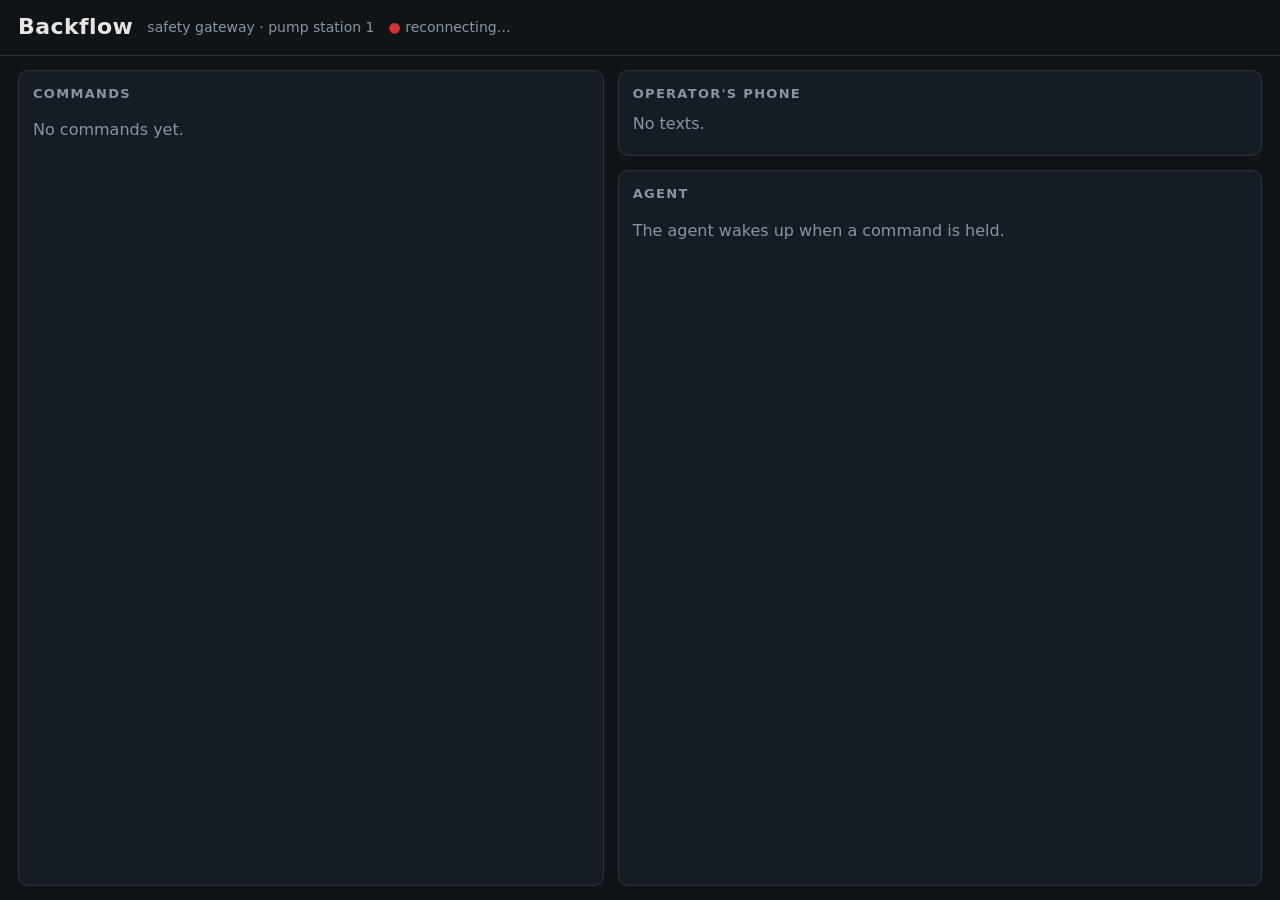
==== dashboard/index.html @ edac08e9 "Step 22: dashboard with operator phone panel and live agent activity" ====
<!doctype html>
<html lang="en">
<head>
<meta charset="utf-8">
<meta name="viewport" content="width=device-width, initial-scale=1">
<title>Backflow gateway</title>
<link rel="stylesheet" href="style.css">
</head>
<body>
<header>
  <h1>Backflow</h1>
  <span class="tag">safety gateway · pump station 1</span>
  <span id="status" class="down">connecting…</span>
  <span class="spacer"></span>
  <span id="who"></span>
</header>
<main>
  <section id="col-feed" aria-label="Commands">
    <h2>Commands</h2>
    <ul id="feed"></ul>
    <p id="empty" class="empty">No commands yet.</p>
  </section>
  <section id="col-plant" aria-label="Plant" hidden></section>
  <section id="col-right">
    <div id="phone" aria-label="Operator phone">
      <h2>Operator's phone</h2>
      <div id="inbox"></div>
      <p id="no-texts" class="empty">No texts.</p>
    </div>
    <div id="agent" aria-label="Agent activity">
      <h2>Agent</h2>
      <ol id="steps"></ol>
      <p id="no-steps" class="empty">The agent wakes up when a command is held.</p>
    </div>
  </section>
</main>
<script src="app.js"></script>
</body>
</html>
---- dashboard/style.css ----
:root { --bg:#0f1419; --panel:#161c23; --fg:#e6e6e6; --muted:#8a949e; --row:#1d252e; --line:#2a333d;
        --allow:#1f9d55; --hold:#d98e04; --deny:#d1342f; --accent:#4aa3ff; }
* { box-sizing: border-box; }
html, body { height:100%; }
body { margin:0; background:var(--bg); color:var(--fg); display:flex; flex-direction:column;
       font:16px/1.4 system-ui, -apple-system, "Segoe UI", sans-serif; }
header { display:flex; align-items:center; gap:14px; padding:12px 18px; border-bottom:1px solid var(--line); }
h1 { margin:0; font-size:22px; letter-spacing:.02em; }
h2 { margin:0 0 10px; font-size:13px; text-transform:uppercase; letter-spacing:.1em; color:var(--muted); }
.tag, #status, #who { font-size:14px; color:var(--muted); }
.spacer { flex:1; }
#status.live::before { content:"● "; color:var(--allow); }
#status.down::before { content:"● "; color:var(--deny); }
main { flex:1; min-height:0; display:grid; gap:14px; padding:14px 18px;
       grid-template-columns:minmax(300px,1fr) minmax(340px,1.1fr); }
main.three { grid-template-columns:minmax(280px,.9fr) minmax(360px,1.2fr) minmax(320px,1fr); }
main > section { min-height:0; overflow:auto; background:var(--panel); border:1px solid var(--line);
                 border-radius:10px; padding:14px; }
#col-right { display:flex; flex-direction:column; gap:14px; background:none; border:0; padding:0; overflow:visible; }
#col-right > div { background:var(--panel); border:1px solid var(--line); border-radius:10px; padding:14px; }
#agent { flex:1; min-height:0; overflow:auto; }
#phone { max-height:46%; overflow:auto; }
.empty { color:var(--muted); margin:6px 0; }
button { font:inherit; font-weight:700; border:0; border-radius:8px; padding:10px 18px; cursor:pointer; color:#fff; }
button:disabled { opacity:.5; cursor:default; }
button.ghost { background:none; color:var(--muted); border:1px solid var(--line); font-weight:500; padding:5px 10px; font-size:13px; }

/* command feed */
#feed { list-style:none; margin:0; padding:0; display:grid; gap:8px; }
.ev { display:grid; grid-template-columns:96px 1fr; gap:2px 12px; align-items:center;
      background:var(--row); border-radius:8px; padding:10px 12px; cursor:pointer; border:2px solid transparent; }
.ev.sel { border-color:var(--accent); }
.ev.new { animation: flash 1.2s ease-out; }
@keyframes flash { from { background:#3a4857; } }
.badge { grid-row:span 3; text-align:center; font-weight:800; font-size:19px; letter-spacing:.04em;
         padding:12px 0; border-radius:6px; color:#fff; }
.ALLOW { background:var(--allow); } .HOLD { background:var(--hold); } .DENY { background:var(--deny); }
.what { font-size:18px; font-weight:600; overflow-wrap:anywhere; }
.what .val { font-family: ui-monospace, Menlo, monospace; }
.reason { color:#c9d1d9; overflow-wrap:anywhere; }
.meta { color:var(--muted); font-size:13px; }

/* phone */
.sms { background:#22303c; border-radius:14px 14px 14px 4px; padding:12px 14px; margin-bottom:10px; }
.sms p { margin:0 0 8px; font-size:17px; overflow-wrap:anywhere; }
.sms .meta { display:flex; gap:10px; align-items:center; flex-wrap:wrap; }
.sms .actions { display:flex; gap:10px; margin-top:10px; }
.sms .actions button { flex:1; font-size:18px; }
.btn-block { background:var(--deny); } .btn-allow { background:var(--allow); }
.sms .answer { font-weight:700; margin-top:6px; }
.sms .err { color:#ff8b85; font-size:14px; margin-top:6px; }

/* agent steps */
#steps { list-style:none; margin:0; padding:0; display:grid; gap:6px; }
.step { display:grid; grid-template-columns:78px 1fr; gap:10px; align-items:start; font-size:15px; }
.step .k { font-size:11px; text-transform:uppercase; letter-spacing:.06em; text-align:center; border-radius:4px;
           padding:3px 0; margin-top:2px; background:#2a333d; color:#c9d1d9; }
.step .t { overflow-wrap:anywhere; white-space:pre-wrap; }
.step.tool .t, .step.result .t { font-family: ui-monospace, Menlo, monospace; font-size:13px; }
.step.result .t, .step.cost .t, .step.status .t { color:var(--muted); }
.step.result .t { max-height:2.9em; overflow:hidden; }
.step.verdict { background:var(--row); border-left:4px solid var(--accent); border-radius:6px; padding:10px; }
.step.verdict .k { background:var(--accent); color:#04121f; }
.step.text .k, .step.reply .k { background:#22303c; }
.step.action .k, .step.released .k { background:var(--allow); color:#fff; }
.step.refused .k, .step.waiting .k { background:var(--hold); color:#fff; }
.step.head { grid-template-columns:1fr; margin-top:10px; color:var(--muted); font-size:13px;
             border-top:1px solid var(--line); padding-top:8px; }
@media (max-width:900px) { main, main.three { grid-template-columns:1fr; } main > section { overflow:visible; } }
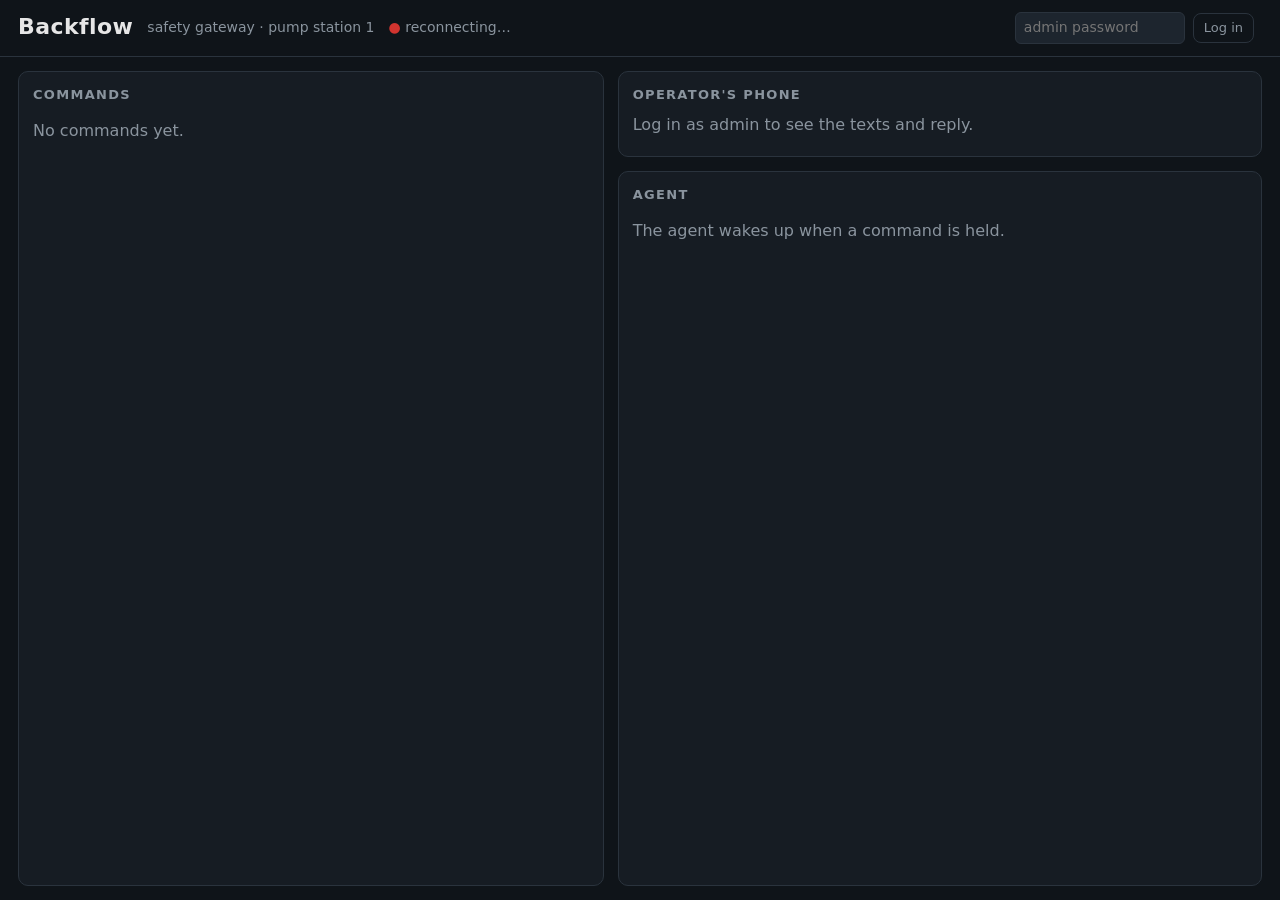
==== commit f2d3102a: "Step 23: admin login with signed cookie, guarded operator routes, strict request schemas" ====
--- a/dashboard/index.html
+++ b/dashboard/index.html
@@ -12,7 +12,14 @@
   <span class="tag">safety gateway · pump station 1</span>
   <span id="status" class="down">connecting…</span>
   <span class="spacer"></span>
-  <span id="who"></span>
+  <form id="login" hidden autocomplete="off">
+    <input id="pw" type="password" placeholder="admin password" aria-label="Admin password" required>
+    <button class="ghost" type="submit">Log in</button>
+    <span id="login-err"></span>
+  </form>
+  <span id="who" hidden>admin</span>
+  <span id="admin-tools" hidden></span>
+  <button id="logout" class="ghost" hidden>Log out</button>
 </header>
 <main>
   <section id="col-feed" aria-label="Commands">
@@ -26,6 +33,7 @@
       <h2>Operator's phone</h2>
       <div id="inbox"></div>
       <p id="no-texts" class="empty">No texts.</p>
+      <p id="need-login" class="empty" hidden>Log in as admin to see the texts and reply.</p>
     </div>
     <div id="agent" aria-label="Agent activity">
       <h2>Agent</h2>
--- a/dashboard/style.css
+++ b/dashboard/style.css
@@ -24,6 +24,11 @@
 button { font:inherit; font-weight:700; border:0; border-radius:8px; padding:10px 18px; cursor:pointer; color:#fff; }
 button:disabled { opacity:.5; cursor:default; }
 button.ghost { background:none; color:var(--muted); border:1px solid var(--line); font-weight:500; padding:5px 10px; font-size:13px; }
+
+#login { display:flex; gap:8px; align-items:center; }
+#login input { font:inherit; font-size:14px; padding:5px 8px; border-radius:6px; border:1px solid var(--line);
+               background:var(--row); color:var(--fg); width:170px; }
+#login-err { color:#ff8b85; font-size:13px; }
 
 /* command feed */
 #feed { list-style:none; margin:0; padding:0; display:grid; gap:8px; }
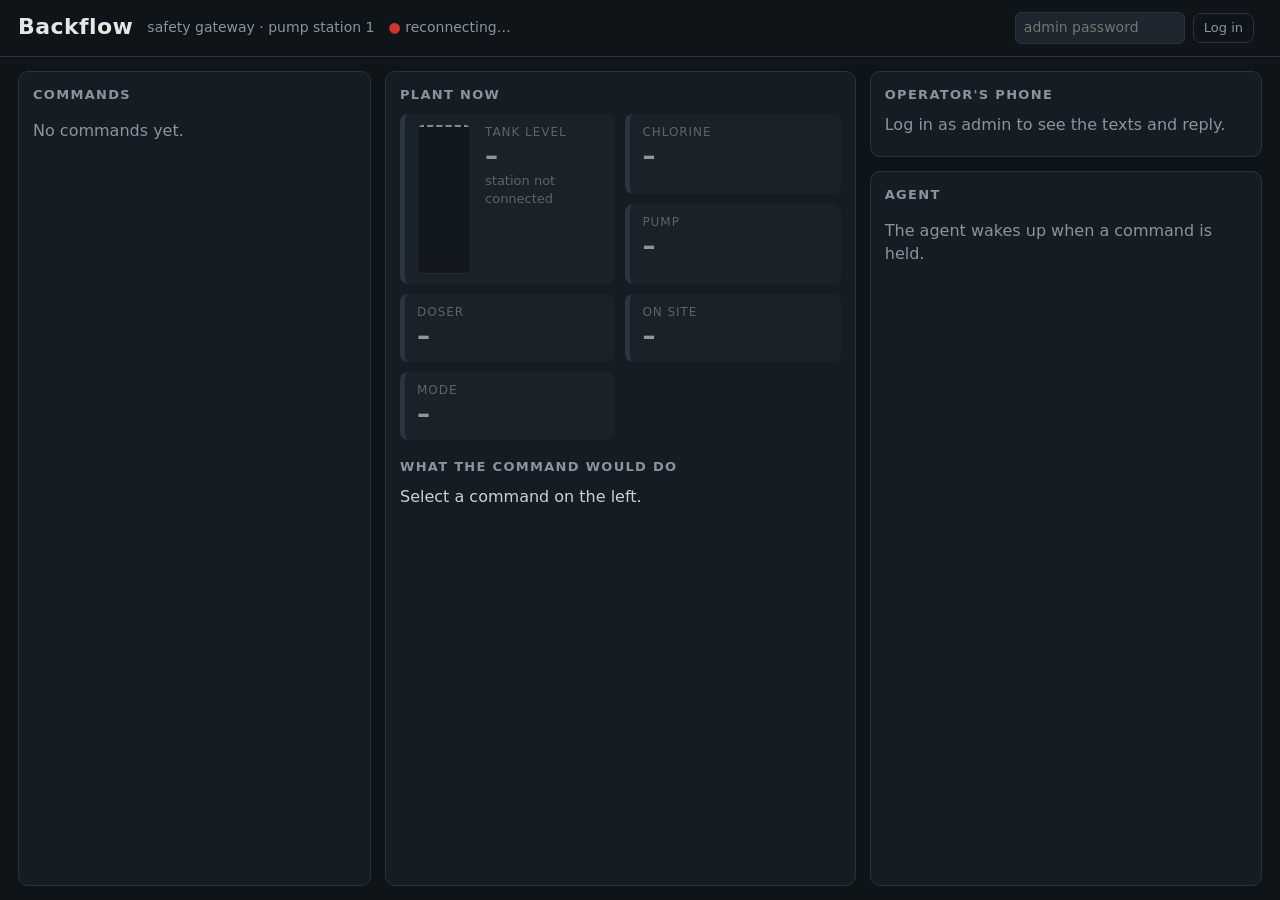
==== commit 0b587882: "Step 24: plant view with live tiles and the predicted curve against the limit line" ====
--- a/dashboard/index.html
+++ b/dashboard/index.html
@@ -43,5 +43,6 @@
   </section>
 </main>
 <script src="app.js"></script>
+<script src="plant.js"></script>
 </body>
 </html>
--- a/dashboard/style.css
+++ b/dashboard/style.css
@@ -1,6 +1,7 @@
 :root { --bg:#0f1419; --panel:#161c23; --fg:#e6e6e6; --muted:#8a949e; --row:#1d252e; --line:#2a333d;
         --allow:#1f9d55; --hold:#d98e04; --deny:#d1342f; --accent:#4aa3ff; }
 * { box-sizing: border-box; }
+[hidden] { display:none !important; }
 html, body { height:100%; }
 body { margin:0; background:var(--bg); color:var(--fg); display:flex; flex-direction:column;
        font:16px/1.4 system-ui, -apple-system, "Segoe UI", sans-serif; }
@@ -72,3 +73,31 @@
 .step.head { grid-template-columns:1fr; margin-top:10px; color:var(--muted); font-size:13px;
              border-top:1px solid var(--line); padding-top:8px; }
 @media (max-width:900px) { main, main.three { grid-template-columns:1fr; } main > section { overflow:visible; } }
+
+/* plant view */
+.tiles { display:grid; grid-template-columns:repeat(2, 1fr); gap:10px; }
+.tile { background:var(--row); border-radius:8px; padding:10px 12px; border-left:5px solid #3a4652; }
+.tile .l { font-size:12px; text-transform:uppercase; letter-spacing:.08em; color:var(--muted); }
+.tile .v { font-size:26px; font-weight:700; line-height:1.2; }
+.tile .s { font-size:13px; color:var(--muted); }
+.tile.on { border-left-color:var(--allow); }
+.tile.warn { border-left-color:var(--deny); }
+.tile.tank { grid-row:span 2; display:flex; gap:14px; align-items:stretch; }
+.tank .bar { position:relative; width:54px; min-height:150px; background:#10161c; border:1px solid var(--line);
+             border-radius:6px; overflow:hidden; flex:none; }
+.tank .fill { position:absolute; left:0; right:0; bottom:0; background:var(--accent); transition:height .8s; }
+.tank .sp { position:absolute; left:0; right:0; height:0; border-top:2px dashed #e6e6e6; opacity:.7; }
+#col-plant.offline .tile { opacity:.6; }
+.chart-title { font-size:18px; font-weight:600; }
+.chart-sub { color:#c9d1d9; margin:2px 0 8px; min-height:1.4em; }
+.chart svg { width:100%; height:auto; display:block; }
+.chart .grid { stroke:#27313b; stroke-width:1; }
+.chart .tick { fill:var(--muted); font-size:13px; }
+.chart .line { fill:none; stroke:var(--accent); stroke-width:2.5; stroke-linejoin:round; }
+.chart .limit { stroke:var(--deny); stroke-width:2; stroke-dasharray:7 5; }
+.chart .limit-label, .chart .cross-label { fill:var(--fg); font-size:14px; font-weight:600; }
+.chart .cross { fill:var(--deny); stroke:var(--panel); stroke-width:2; }
+.chart .hair { stroke:#8a949e; stroke-width:1; }
+.chart .dot { fill:var(--accent); stroke:var(--panel); stroke-width:2; }
+.tip { display:inline-block; background:var(--row); border:1px solid var(--line); border-radius:6px; padding:4px 10px;
+       font-size:14px; font-variant-numeric:tabular-nums; }
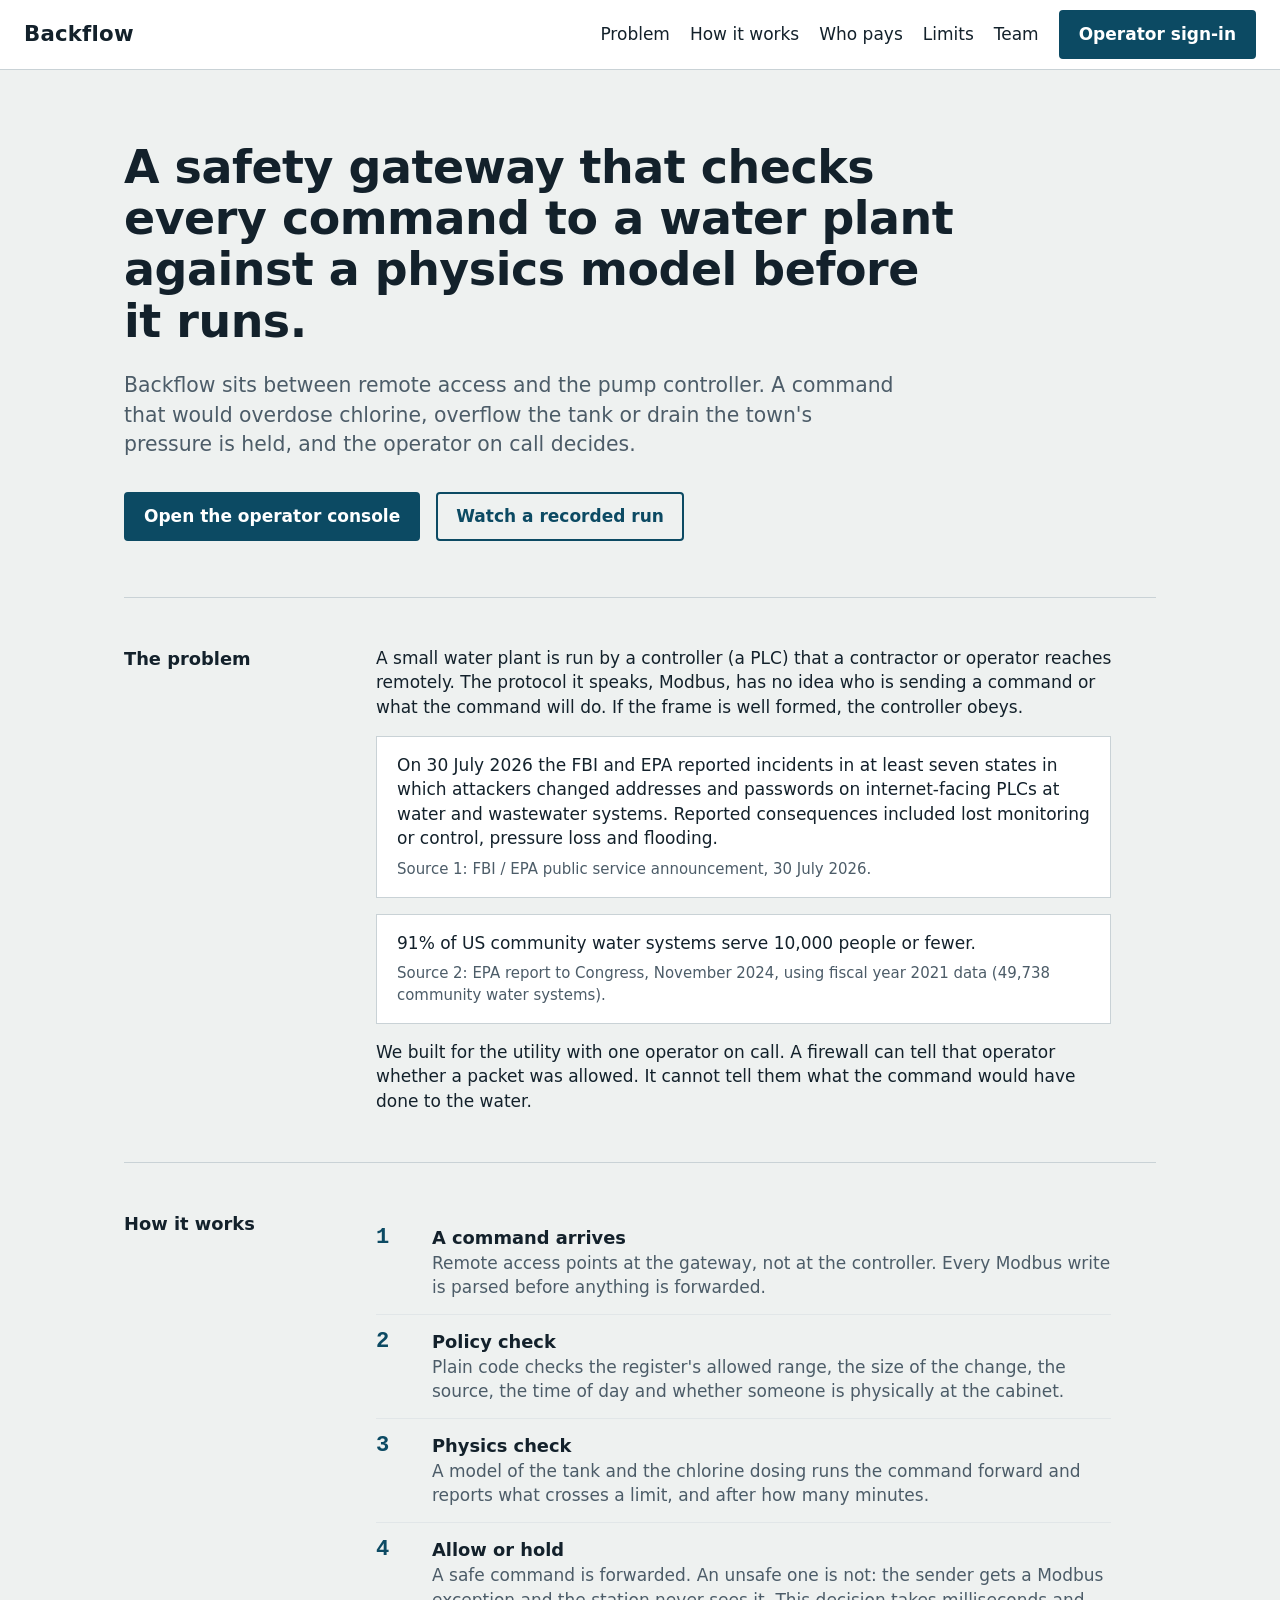
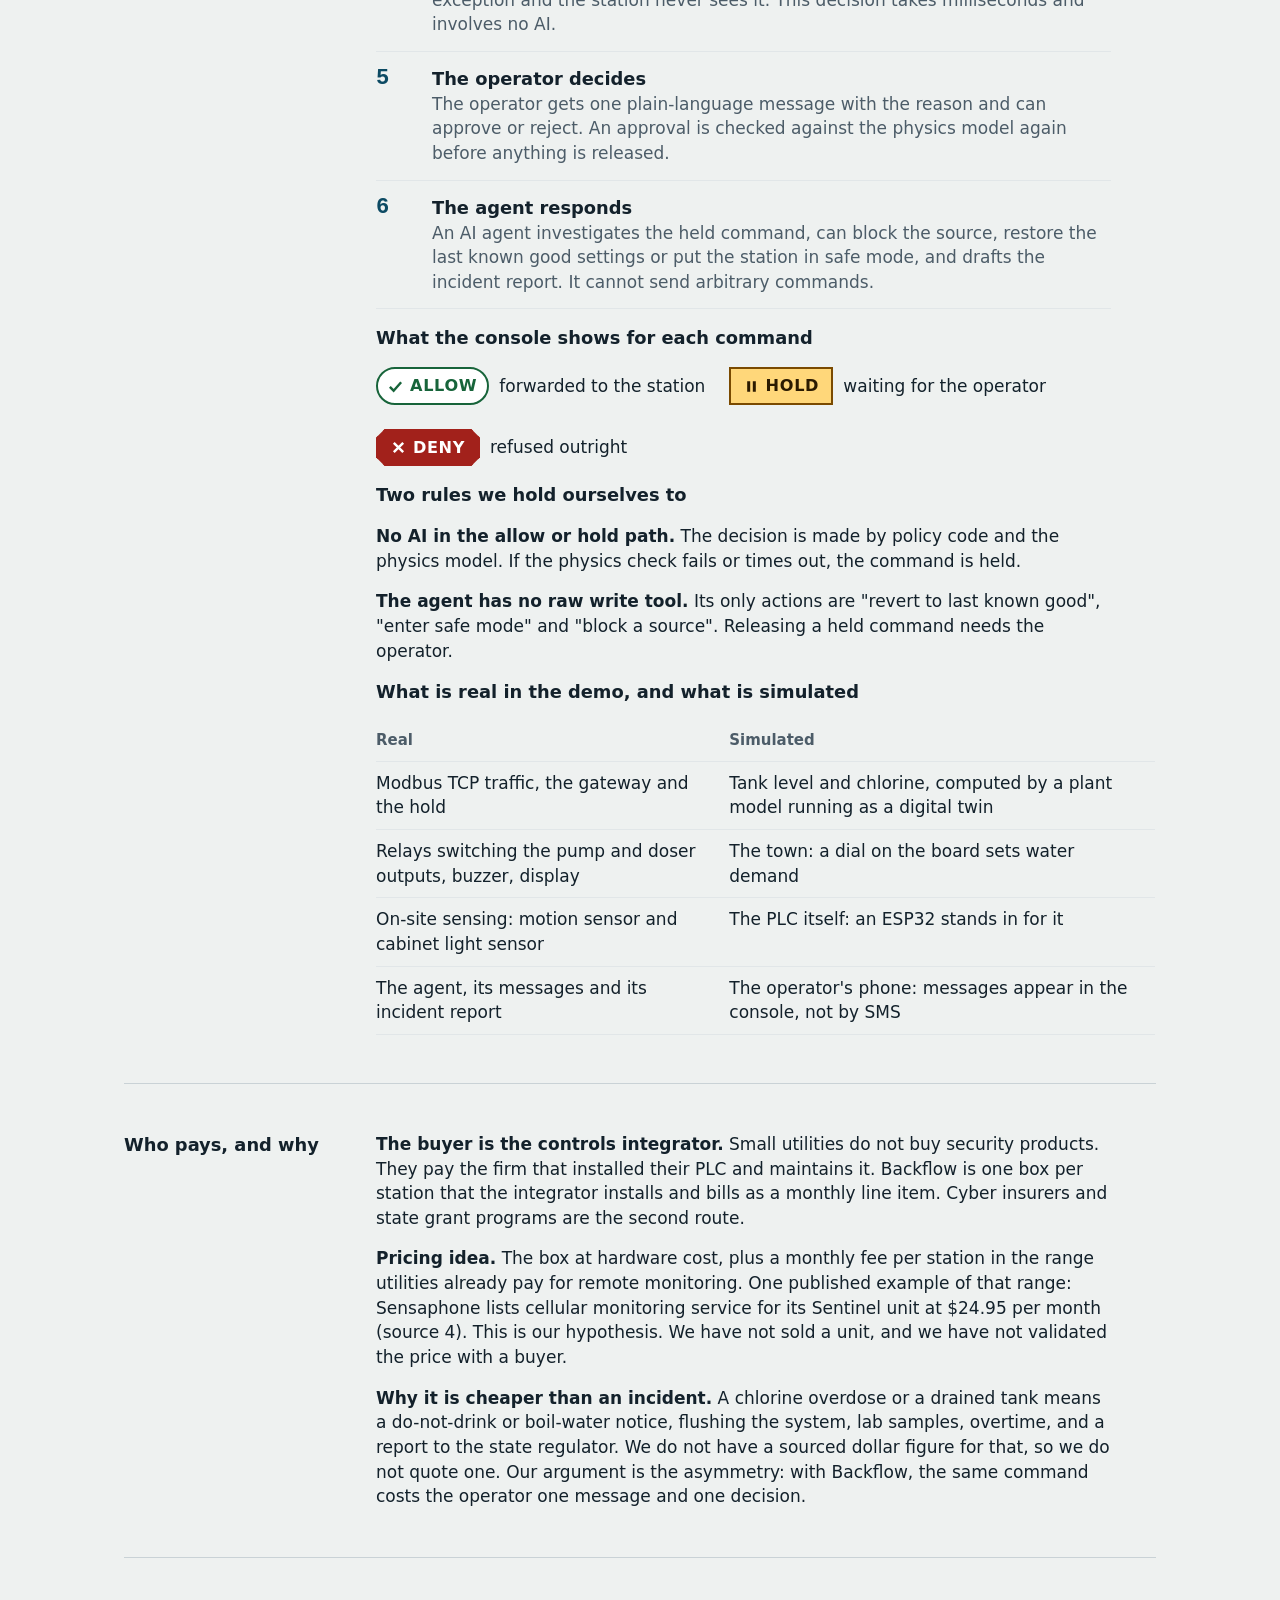
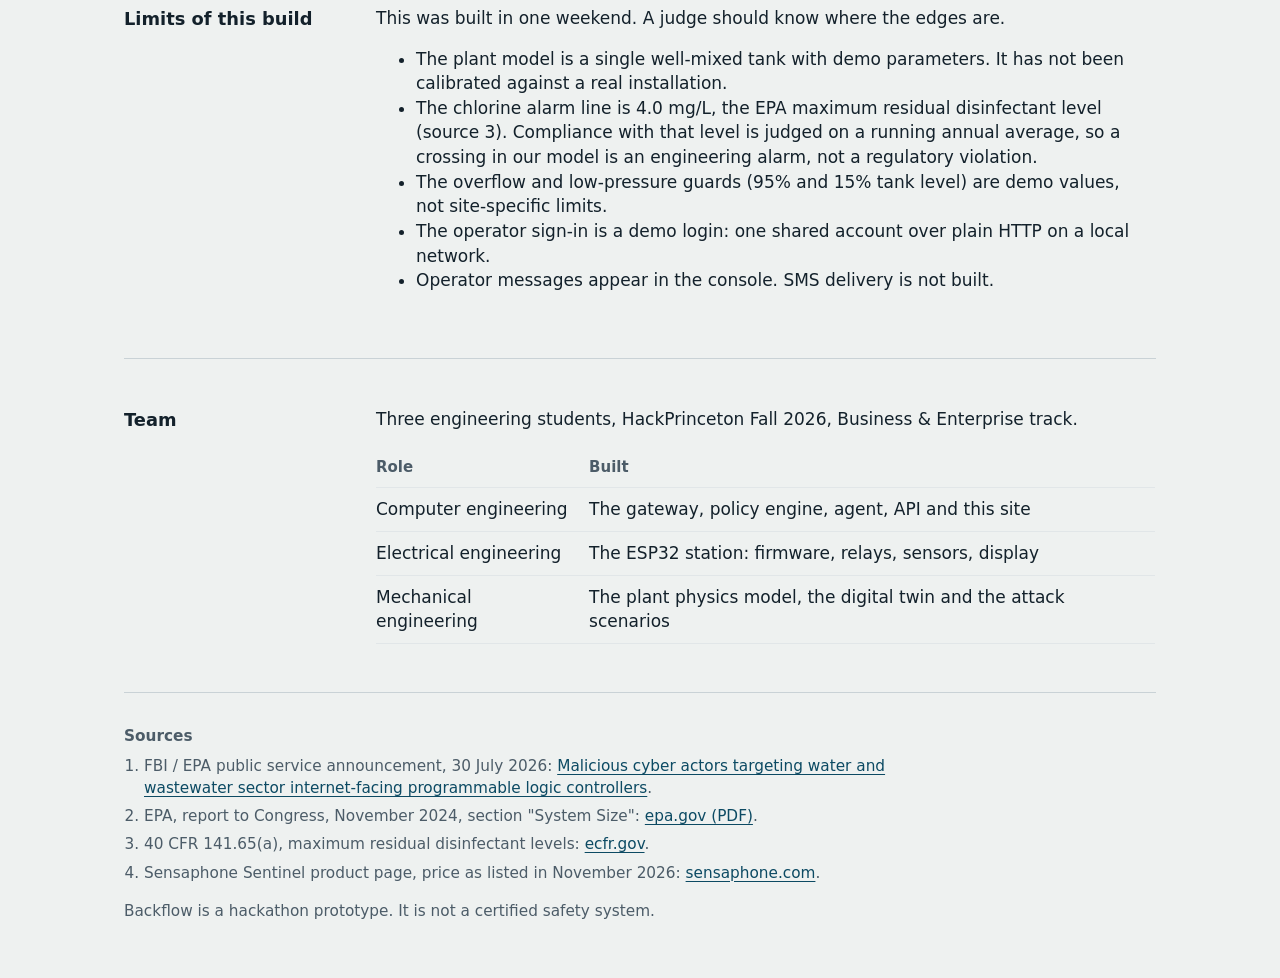
==== commit 0888471f: "Website: landing page, demo sign-in, operator console with live and replay modes, incident report pa" ====
--- a/dashboard/index.html
+++ b/dashboard/index.html
@@ -3,46 +3,126 @@
 <head>
 <meta charset="utf-8">
 <meta name="viewport" content="width=device-width, initial-scale=1">
-<title>Backflow gateway</title>
-<link rel="stylesheet" href="style.css">
+<title>Backflow: a physics check in front of the pump controller</title>
+<link rel="stylesheet" href="site.css?v=3">
 </head>
 <body>
-<header>
-  <h1>Backflow</h1>
-  <span class="tag">safety gateway · pump station 1</span>
-  <span id="status" class="down">connecting…</span>
-  <span class="spacer"></span>
-  <form id="login" hidden autocomplete="off">
-    <input id="pw" type="password" placeholder="admin password" aria-label="Admin password" required>
-    <button class="ghost" type="submit">Log in</button>
-    <span id="login-err"></span>
-  </form>
-  <span id="who" hidden>admin</span>
-  <span id="admin-tools" hidden></span>
-  <button id="logout" class="ghost" hidden>Log out</button>
+<header class="bar">
+  <a class="name" href="index.html">Backflow</a>
+  <span class="grow"></span>
+  <nav>
+    <a href="#problem">Problem</a>
+    <a href="#how">How it works</a>
+    <a href="#business">Who pays</a>
+    <a href="#limits">Limits</a>
+    <a href="#team">Team</a>
+  </nav>
+  <a class="btn" href="login.html">Operator sign-in</a>
 </header>
-<main>
-  <section id="col-feed" aria-label="Commands">
-    <h2>Commands</h2>
-    <ul id="feed"></ul>
-    <p id="empty" class="empty">No commands yet.</p>
-  </section>
-  <section id="col-plant" aria-label="Plant" hidden></section>
-  <section id="col-right">
-    <div id="phone" aria-label="Operator phone">
-      <h2>Operator's phone</h2>
-      <div id="inbox"></div>
-      <p id="no-texts" class="empty">No texts.</p>
-      <p id="need-login" class="empty" hidden>Log in as admin to see the texts and reply.</p>
-    </div>
-    <div id="agent" aria-label="Agent activity">
-      <h2>Agent</h2>
-      <ol id="steps"></ol>
-      <p id="no-steps" class="empty">The agent wakes up when a command is held.</p>
+
+<div class="page">
+  <section class="lead">
+    <h1>A safety gateway that checks every command to a water plant against a physics model before it runs.</h1>
+    <p>Backflow sits between remote access and the pump controller. A command that would overdose chlorine, overflow the tank or drain the town's pressure is held, and the operator on call decides.</p>
+    <div class="actions">
+      <a class="btn" href="login.html">Open the operator console</a>
+      <a class="btn quiet" href="console.html?mode=replay">Watch a recorded run</a>
     </div>
   </section>
-</main>
-<script src="app.js"></script>
-<script src="plant.js"></script>
+
+  <section class="sect" id="problem">
+    <h2>The problem</h2>
+    <div class="body">
+      <p>A small water plant is run by a controller (a PLC) that a contractor or operator reaches remotely. The protocol it speaks, Modbus, has no idea who is sending a command or what the command will do. If the frame is well formed, the controller obeys.</p>
+      <div class="fact">
+        On 30 July 2026 the FBI and EPA reported incidents in at least seven states in which attackers changed addresses and passwords on internet-facing PLCs at water and wastewater systems. Reported consequences included lost monitoring or control, pressure loss and flooding.
+        <cite>Source 1: FBI / EPA public service announcement, 30 July 2026.</cite>
+      </div>
+      <div class="fact">
+        91% of US community water systems serve 10,000 people or fewer.
+        <cite>Source 2: EPA report to Congress, November 2024, using fiscal year 2021 data (49,738 community water systems).</cite>
+      </div>
+      <p>We built for the utility with one operator on call. A firewall can tell that operator whether a packet was allowed. It cannot tell them what the command would have done to the water.</p>
+    </div>
+  </section>
+
+  <section class="sect" id="how">
+    <h2>How it works</h2>
+    <div class="body">
+      <ol class="flow">
+        <li><b>A command arrives</b><span>Remote access points at the gateway, not at the controller. Every Modbus write is parsed before anything is forwarded.</span></li>
+        <li><b>Policy check</b><span>Plain code checks the register's allowed range, the size of the change, the source, the time of day and whether someone is physically at the cabinet.</span></li>
+        <li><b>Physics check</b><span>A model of the tank and the chlorine dosing runs the command forward and reports what crosses a limit, and after how many minutes.</span></li>
+        <li><b>Allow or hold</b><span>A safe command is forwarded. An unsafe one is not: the sender gets a Modbus exception and the station never sees it. This decision takes milliseconds and involves no AI.</span></li>
+        <li><b>The operator decides</b><span>The operator gets one plain-language message with the reason and can approve or reject. An approval is checked against the physics model again before anything is released.</span></li>
+        <li><b>The agent responds</b><span>An AI agent investigates the held command, can block the source, restore the last known good settings or put the station in safe mode, and drafts the incident report. It cannot send arbitrary commands.</span></li>
+      </ol>
+      <h3>What the console shows for each command</h3>
+      <div class="legend">
+        <div><span class="badge ALLOW"><svg viewBox="0 0 16 16" aria-hidden="true"><path d="M2 8.5 6 12.5 14 3.5" fill="none" stroke="currentColor" stroke-width="2.6"/></svg>ALLOW</span> forwarded to the station</div>
+        <div><span class="badge HOLD"><svg viewBox="0 0 16 16" aria-hidden="true"><path d="M5 2.5v11M11 2.5v11" fill="none" stroke="currentColor" stroke-width="3.2"/></svg>HOLD</span> waiting for the operator</div>
+        <div><span class="badge DENY"><svg viewBox="0 0 16 16" aria-hidden="true"><path d="M3 3l10 10M13 3 3 13" fill="none" stroke="currentColor" stroke-width="2.6"/></svg>DENY</span> refused outright</div>
+      </div>
+      <h3>Two rules we hold ourselves to</h3>
+      <p><b>No AI in the allow or hold path.</b> The decision is made by policy code and the physics model. If the physics check fails or times out, the command is held.</p>
+      <p><b>The agent has no raw write tool.</b> Its only actions are "revert to last known good", "enter safe mode" and "block a source". Releasing a held command needs the operator.</p>
+      <h3>What is real in the demo, and what is simulated</h3>
+      <table class="plain">
+        <tr><th>Real</th><th>Simulated</th></tr>
+        <tr><td>Modbus TCP traffic, the gateway and the hold</td><td>Tank level and chlorine, computed by a plant model running as a digital twin</td></tr>
+        <tr><td>Relays switching the pump and doser outputs, buzzer, display</td><td>The town: a dial on the board sets water demand</td></tr>
+        <tr><td>On-site sensing: motion sensor and cabinet light sensor</td><td>The PLC itself: an ESP32 stands in for it</td></tr>
+        <tr><td>The agent, its messages and its incident report</td><td>The operator's phone: messages appear in the console, not by SMS</td></tr>
+      </table>
+    </div>
+  </section>
+
+  <section class="sect" id="business">
+    <h2>Who pays, and why</h2>
+    <div class="body">
+      <p><b>The buyer is the controls integrator.</b> Small utilities do not buy security products. They pay the firm that installed their PLC and maintains it. Backflow is one box per station that the integrator installs and bills as a monthly line item. Cyber insurers and state grant programs are the second route.</p>
+      <p><b>Pricing idea.</b> The box at hardware cost, plus a monthly fee per station in the range utilities already pay for remote monitoring. One published example of that range: Sensaphone lists cellular monitoring service for its Sentinel unit at $24.95 per month (source 4). This is our hypothesis. We have not sold a unit, and we have not validated the price with a buyer.</p>
+      <p><b>Why it is cheaper than an incident.</b> A chlorine overdose or a drained tank means a do-not-drink or boil-water notice, flushing the system, lab samples, overtime, and a report to the state regulator. We do not have a sourced dollar figure for that, so we do not quote one. Our argument is the asymmetry: with Backflow, the same command costs the operator one message and one decision.</p>
+    </div>
+  </section>
+
+  <section class="sect" id="limits">
+    <h2>Limits of this build</h2>
+    <div class="body">
+      <p>This was built in one weekend. A judge should know where the edges are.</p>
+      <ul>
+        <li>The plant model is a single well-mixed tank with demo parameters. It has not been calibrated against a real installation.</li>
+        <li>The chlorine alarm line is 4.0 mg/L, the EPA maximum residual disinfectant level (source 3). Compliance with that level is judged on a running annual average, so a crossing in our model is an engineering alarm, not a regulatory violation.</li>
+        <li>The overflow and low-pressure guards (95% and 15% tank level) are demo values, not site-specific limits.</li>
+        <li>The operator sign-in is a demo login: one shared account over plain HTTP on a local network.</li>
+        <li>Operator messages appear in the console. SMS delivery is not built.</li>
+      </ul>
+    </div>
+  </section>
+
+  <section class="sect" id="team">
+    <h2>Team</h2>
+    <div class="body">
+      <p>Three engineering students, HackPrinceton Fall 2026, Business &amp; Enterprise track.</p>
+      <table class="plain">
+        <tr><th>Role</th><th>Built</th></tr>
+        <tr><td>Computer engineering</td><td>The gateway, policy engine, agent, API and this site</td></tr>
+        <tr><td>Electrical engineering</td><td>The ESP32 station: firmware, relays, sensors, display</td></tr>
+        <tr><td>Mechanical engineering</td><td>The plant physics model, the digital twin and the attack scenarios</td></tr>
+      </table>
+    </div>
+  </section>
+
+  <footer class="foot">
+    <b>Sources</b>
+    <ol>
+      <li>FBI / EPA public service announcement, 30 July 2026: <a href="https://www.fbi.gov/investigate/cyber/alerts/2026/malicious-cyber-actors-targeting-water-and-wastewater-sector-internet--facing-programmable-logic-controllers-causing-operational-disruptions">Malicious cyber actors targeting water and wastewater sector internet-facing programmable logic controllers</a>.</li>
+      <li>EPA, report to Congress, November 2024, section "System Size": <a href="https://www.epa.gov/system/files/documents/2025-01/final_508_epa_reporttocongress_11-19-24_0.pdf">epa.gov (PDF)</a>.</li>
+      <li>40 CFR 141.65(a), maximum residual disinfectant levels: <a href="https://www.ecfr.gov/current/title-40/chapter-I/subchapter-D/part-141/subpart-G/section-141.65">ecfr.gov</a>.</li>
+      <li>Sensaphone Sentinel product page, price as listed in November 2026: <a href="https://sensaphone.com/products/sensaphone-sentinel-monitoring-system-with-cellular-modem">sensaphone.com</a>.</li>
+    </ol>
+    <p style="margin-top:16px">Backflow is a hackathon prototype. It is not a certified safety system.</p>
+  </footer>
+</div>
 </body>
 </html>
--- a/dashboard/site.css
+++ b/dashboard/site.css
@@ -0,0 +1,251 @@
+/* Backflow site. One stylesheet, system fonts, nothing loaded from the internet. */
+:root {
+  --bg: #eef1f0; --surface: #ffffff; --sunk: #f6f8f7;
+  --ink: #13212b; --muted: #4c5c68; --line: #c9d2d6; --line-soft: #e1e6e8;
+  --brand: #0c4a63; --brand-ink: #ffffff;
+  --allow: #17643a; --allow-bg: #e7f3ec;
+  --hold: #7a4a00; --hold-bg: #ffd77a;
+  --deny: #a2211b; --deny-bg: #a2211b;
+  --water: #2f7fa3;
+  --sp: 8px;
+  --sans: "Segoe UI Variable Text", "Segoe UI", system-ui, -apple-system, "Helvetica Neue", Arial, sans-serif;
+  --mono: "Cascadia Mono", Consolas, "SF Mono", Menlo, monospace;
+}
+* { box-sizing: border-box; }
+[hidden] { display: none !important; }
+html { font-size: 17px; }
+body { margin: 0; background: var(--bg); color: var(--ink); font: 1rem/1.45 var(--sans); }
+h1, h2, h3, p { margin: 0; }
+a { color: var(--brand); text-underline-offset: 3px; }
+.mono { font-family: var(--mono); font-size: .88em; }
+.num { font-variant-numeric: tabular-nums; }
+.muted { color: var(--muted); }
+
+button, .btn {
+  font: inherit; font-weight: 600; cursor: pointer; text-decoration: none; display: inline-block;
+  padding: 10px 18px; border-radius: 4px; border: 2px solid var(--brand);
+  background: var(--brand); color: var(--brand-ink);
+}
+button:hover, .btn:hover { background: #083a4e; border-color: #083a4e; }
+button:focus-visible, .btn:focus-visible, a:focus-visible, input:focus-visible {
+  outline: 3px solid #f0a000; outline-offset: 2px;
+}
+button:disabled { cursor: not-allowed; background: var(--line-soft); border-color: var(--line); color: var(--muted); }
+.btn.quiet, button.quiet { background: transparent; color: var(--brand); }
+.btn.quiet:hover, button.quiet:hover { background: #dfe9ec; border-color: var(--brand); }
+button.small { padding: 5px 12px; font-size: .88rem; border-width: 1px; }
+
+/* ---------------------------------------------------------------- decision badges
+   Three cues each, so colour is never the only one: symbol, word, and shape/fill.
+   ALLOW = outlined pill + tick. HOLD = solid amber block + pause bars. DENY = solid red, cut corners + cross. */
+.badge {
+  display: inline-flex; align-items: center; justify-content: center; gap: 7px;
+  min-width: 104px; padding: 5px 10px; font-weight: 700; font-size: .95rem; letter-spacing: .04em;
+  border: 2px solid currentColor; white-space: nowrap;
+}
+.badge svg { width: 15px; height: 15px; flex: none; }
+.badge.ALLOW { color: var(--allow); background: var(--surface); border-radius: 999px; }
+.badge.HOLD { color: #2b1a00; background: var(--hold-bg); border-color: var(--hold); border-radius: 0; }
+.badge.DENY { color: #fff; background: var(--deny-bg); border-color: var(--deny-bg);
+  clip-path: polygon(9px 0, calc(100% - 9px) 0, 100% 9px, 100% calc(100% - 9px), calc(100% - 9px) 100%, 9px 100%, 0 calc(100% - 9px), 0 9px); }
+
+/* ---------------------------------------------------------------- shared top bar */
+.bar { display: flex; align-items: center; gap: 20px; padding: 10px 24px; background: var(--surface);
+  border-bottom: 1px solid var(--line); }
+.bar .name { font-weight: 700; font-size: 1.25rem; color: var(--ink); text-decoration: none; letter-spacing: .01em; }
+.bar .where { color: var(--muted); }
+.bar .grow { flex: 1; }
+.bar nav { display: flex; gap: 20px; }
+.bar nav a { color: var(--ink); text-decoration: none; }
+.bar nav a:hover { text-decoration: underline; }
+
+/* ---------------------------------------------------------------- landing page */
+.page { max-width: 1080px; margin: 0 auto; padding: 0 24px; }
+.lead { padding: 72px 0 56px; }
+.lead h1 { font-size: 2.7rem; line-height: 1.12; font-weight: 700; max-width: 26ch; letter-spacing: -.01em; }
+.lead p { margin-top: 24px; font-size: 1.2rem; max-width: 60ch; color: var(--muted); }
+.lead .actions { margin-top: 32px; display: flex; gap: 16px; flex-wrap: wrap; }
+.sect { padding: 48px 0; border-top: 1px solid var(--line); display: grid; grid-template-columns: 220px 1fr; gap: 32px; }
+.sect > h2 { font-size: 1.05rem; font-weight: 700; }
+.sect .body > * + * { margin-top: 16px; }
+.sect .body p, .sect .body li { max-width: 68ch; }
+.sect h3 { font-size: 1.05rem; margin-top: 24px; }
+.fact { background: var(--surface); border: 1px solid var(--line); padding: 16px 20px; max-width: 68ch; }
+.fact cite { display: block; margin-top: 8px; font-style: normal; font-size: .88rem; color: var(--muted); }
+ol.flow { list-style: none; margin: 0; padding: 0; counter-reset: step; max-width: 72ch; }
+ol.flow li { counter-increment: step; display: grid; grid-template-columns: 44px 1fr; gap: 0 12px; padding: 14px 0;
+  border-bottom: 1px solid var(--line-soft); }
+ol.flow li::before { content: counter(step); font: 700 1.3rem var(--mono); color: var(--brand); grid-row: span 2; }
+ol.flow b { font-size: 1.05rem; }
+ol.flow span { color: var(--muted); grid-column: 2; }
+.legend { display: flex; gap: 24px; flex-wrap: wrap; align-items: center; }
+.legend div { display: flex; gap: 10px; align-items: center; }
+table.plain { border-collapse: collapse; width: 100%; max-width: 72ch; }
+table.plain th, table.plain td { text-align: left; padding: 9px 12px 9px 0; border-bottom: 1px solid var(--line-soft); vertical-align: top; }
+table.plain th { font-size: .88rem; color: var(--muted); font-weight: 600; }
+.foot { padding: 32px 0 56px; border-top: 1px solid var(--line); color: var(--muted); font-size: .9rem; }
+.foot ol { padding-left: 20px; margin: 8px 0 0; }
+.foot li { margin-top: 6px; max-width: 80ch; }
+
+/* ---------------------------------------------------------------- login */
+.login-wrap { max-width: 440px; margin: 72px auto; padding: 0 24px; }
+.login-box { background: var(--surface); border: 1px solid var(--line); padding: 32px; }
+.login-box h1 { font-size: 1.5rem; }
+.login-box label { display: block; margin-top: 20px; font-weight: 600; font-size: .92rem; }
+.login-box input { width: 100%; margin-top: 6px; font: inherit; padding: 10px 12px; border: 1px solid #8996a0;
+  border-radius: 4px; background: #fff; color: var(--ink); }
+.login-box input[readonly] { background: var(--sunk); color: var(--muted); }
+.login-box button { margin-top: 24px; width: 100%; }
+.login-box .err { margin-top: 12px; color: var(--deny); font-weight: 600; min-height: 1.4em; }
+.notice { margin-top: 20px; padding: 14px 16px; background: var(--sunk); border: 1px solid var(--line); font-size: .9rem; color: var(--muted); }
+.notice b { color: var(--ink); }
+.notice ul { margin: 6px 0 0; padding-left: 18px; }
+
+/* ---------------------------------------------------------------- console */
+body.console { height: 100vh; display: flex; flex-direction: column; overflow: hidden; }
+.modebar { display: flex; align-items: center; gap: 16px; padding: 7px 24px; font-size: .95rem; }
+.modebar .tag { font-weight: 700; letter-spacing: .08em; padding: 2px 10px; border: 2px solid currentColor; }
+.modebar.live { background: #dcebe2; color: #0f4527; border-bottom: 1px solid #a9c9b6; }
+.modebar.replay { background: #22303a; color: #fff; border-bottom: 4px double #fff;
+  background-image: repeating-linear-gradient(135deg, transparent 0 14px, rgba(255,255,255,.07) 14px 28px); }
+.modebar.down { background: var(--deny-bg); color: #fff; }
+.modebar .grow { flex: 1; }
+.modebar button { padding: 3px 12px; font-size: .88rem; background: transparent; color: inherit; border: 1px solid currentColor; }
+.modebar button:hover { background: rgba(255,255,255,.18); }
+.modebar button[aria-pressed="true"] { background: #fff; color: #22303a; }
+.modebar progress { width: 160px; height: 8px; }
+.modebar a { color: inherit; }
+
+.plant { display: grid; grid-template-columns: 1.45fr repeat(7, 1fr) 1.5fr; gap: 1px; background: var(--line);
+  border-bottom: 1px solid var(--line); }
+.tile { background: var(--surface); padding: 10px 14px; min-width: 0; }
+.tile .l { font-size: .8rem; font-weight: 600; color: var(--muted); text-transform: uppercase; letter-spacing: .06em; }
+.tile .v { font-size: 1.6rem; font-weight: 700; line-height: 1.2; white-space: nowrap; font-variant-numeric: tabular-nums; }
+.tile .v small { font-size: .95rem; font-weight: 600; color: var(--muted); }
+.tile .s { font-size: .8rem; line-height: 1.25; color: var(--muted); }
+.tile .state { display: inline-flex; align-items: center; gap: 7px; font-size: 1.2rem; line-height: 1.6; }
+.tile .state i { width: 12px; height: 12px; border: 2px solid var(--muted); border-radius: 50%; flex: none; }
+.tile.on .state i { background: var(--allow); border-color: var(--allow); }
+.tile.warn { background: #fff0ee; }
+.tile.warn .v { color: var(--deny); }
+.tile.nosensor .v { font-size: 1.15rem; color: var(--muted); font-weight: 600; padding: 7px 0 6px; }
+.tile.tank { display: grid; grid-template-columns: 34px 1fr; gap: 14px; align-items: stretch; }
+.tank .gauge { position: relative; border: 2px solid var(--ink); background: var(--sunk); min-height: 62px; }
+.tank .gauge .fill { position: absolute; left: 0; right: 0; bottom: 0; background: var(--water); }
+.tank .gauge .sp { position: absolute; left: -5px; right: -5px; height: 0; border-top: 2px dashed var(--ink); }
+.plant.stale .tile:not(.health) .v { color: var(--muted); }
+.tile.health.bad { background: var(--deny-bg); color: #fff; }
+.tile.health.bad .l, .tile.health.bad .s { color: #fff; }
+.tile.health.bad .state i { border-color: #fff; background: transparent; border-radius: 0; }
+
+.cols { flex: 1; min-height: 0; display: grid; grid-template-columns: minmax(330px, 1fr) minmax(460px, 1.35fr) minmax(330px, 1fr);
+  gap: 16px; padding: 16px 24px; }
+.panel { background: var(--surface); border: 1px solid var(--line); display: flex; flex-direction: column; min-height: 0; overflow: hidden; }
+.panel > h2 { font-size: .85rem; text-transform: uppercase; letter-spacing: .08em; color: var(--muted);
+  padding: 10px 16px; border-bottom: 1px solid var(--line-soft); display: flex; justify-content: space-between; gap: 12px; }
+.panel > h2 span { text-transform: none; letter-spacing: 0; font-weight: 400; }
+.panel > .scroll { overflow: auto; min-height: 0; flex: 1; }
+.empty { padding: 16px; color: var(--muted); }
+.mid { display: flex; flex-direction: column; gap: 16px; min-height: 0; }
+.mid .panel.held { flex: 0 0 auto; max-height: 48%; }
+.mid .panel.forecast { flex: 1 1 0; }
+
+/* command feed */
+.feed { list-style: none; margin: 0; padding: 0; }
+.ev { display: grid; grid-template-columns: 112px 1fr; gap: 2px 14px; padding: 12px 16px; border-bottom: 1px solid var(--line-soft);
+  cursor: pointer; align-items: start; }
+.ev:hover { background: var(--sunk); }
+.ev.sel { background: #e3edf1; box-shadow: inset 4px 0 0 var(--brand); }
+.ev.fresh { animation: arrive 1.6s ease-out; }
+@keyframes arrive { from { background: #fff3c9; } }
+.ev .badge { grid-row: span 3; margin-top: 2px; }
+.ev .what { font-weight: 600; font-size: 1.05rem; }
+.ev .what .val { font-variant-numeric: tabular-nums; }
+.ev .why { color: var(--ink); }
+.ev.HOLD .why, .ev.DENY .why { font-weight: 600; }
+.ev .meta { font-size: .8rem; color: var(--muted); font-family: var(--mono); }
+
+/* held commands */
+.hold-card { padding: 16px; border-bottom: 1px solid var(--line); }
+.hold-card.open { background: #fffaf0; }
+.hold-card .top { display: flex; gap: 14px; align-items: center; flex-wrap: wrap; }
+.hold-card .what { font-size: 1.2rem; font-weight: 700; }
+.hold-card .id { margin-left: auto; font: .8rem var(--mono); color: var(--muted); }
+.hold-card .physics { margin-top: 8px; font-size: 1.3rem; font-weight: 700; color: var(--deny); line-height: 1.25; }
+.hold-card .also { margin-top: 12px; color: var(--muted); }
+.hold-card .msg { margin-top: 12px; padding: 10px 14px; background: var(--surface); border: 1px solid var(--line); }
+.hold-card .msg .from { font-size: .8rem; font-weight: 600; color: var(--muted); text-transform: uppercase; letter-spacing: .06em; }
+.hold-card .covers { margin-top: 8px; font-size: .92rem; }
+.hold-card .actions { margin-top: 10px; display: flex; gap: 12px; align-items: center; flex-wrap: wrap; }
+.hold-card .actions .note { font-size: .85rem; color: var(--muted); flex: 1 1 200px; }
+button.reject { background: var(--ink); border-color: var(--ink); }
+button.reject:hover { background: #000; border-color: #000; }
+button.approve { background: var(--surface); color: var(--ink); border-color: var(--ink); }
+button.approve:hover { background: var(--sunk); border-color: var(--ink); }
+.hold-card .outcome { margin-top: 10px; font-weight: 600; }
+.hold-card .err { margin-top: 8px; color: var(--deny); font-weight: 600; }
+.hold-card.done { padding: 10px 16px; }
+.hold-card.done .what { font-size: 1rem; font-weight: 600; }
+.hold-card.done .outcome { margin-top: 4px; font-weight: 400; }
+
+/* forecast chart */
+.forecast .head { padding: 8px 16px 0; }
+.forecast > h2 span { font-weight: 600; color: var(--ink); }
+.forecast .title { font-weight: 700; }
+.forecast .sub { color: var(--muted); font-size: .92rem; }
+.chart { flex: 1; min-height: 0; overflow: hidden; padding: 4px 8px 8px; position: relative; }
+.chart svg { width: 100%; height: 100%; display: block; }
+.chart .grid { stroke: var(--line-soft); stroke-width: 1; }
+.chart .axis { stroke: var(--ink); stroke-width: 1; }
+.chart .tick { fill: var(--muted); font: 13px var(--sans); }
+.chart .line { fill: none; stroke: var(--ink); stroke-width: 3; stroke-linejoin: round; }
+.chart .base { fill: none; stroke: #6f7f8a; stroke-width: 2; stroke-dasharray: 3 5; }
+.chart .limit { stroke: var(--deny); stroke-width: 2; stroke-dasharray: 10 5; }
+.chart .over { fill: var(--deny); opacity: .09; }
+.chart .lbl { font: 600 14px var(--sans); fill: var(--ink); }
+.chart .lbl.red { fill: var(--deny); }
+.chart .lbl.grey { fill: #55656f; font-weight: 400; }
+.chart .cross { fill: #fff; stroke: var(--deny); stroke-width: 3; }
+.chart .hair { stroke: var(--muted); stroke-width: 1; }
+.chart .dot { fill: var(--ink); }
+.chart .tip { position: absolute; top: 6px; right: 14px; font-size: .88rem; background: var(--surface); padding: 2px 8px; border: 1px solid var(--line); }
+
+/* agent */
+.steps { list-style: none; margin: 0; padding: 0; }
+.steps .inc { padding: 10px 16px 6px; font-weight: 700; background: var(--sunk); border-bottom: 1px solid var(--line-soft);
+  border-top: 1px solid var(--line-soft); position: sticky; top: 0; }
+.step { display: grid; grid-template-columns: 96px 1fr; gap: 10px; padding: 7px 16px; border-bottom: 1px solid var(--line-soft); }
+.step .k { font-size: .78rem; font-weight: 600; text-transform: uppercase; letter-spacing: .05em; color: var(--muted); padding-top: 3px; }
+.step .t { overflow-wrap: anywhere; white-space: pre-wrap; }
+.step.tool .t, .step.result .t, .step.cost .t, .step.status .t { font: .8rem/1.5 var(--mono); color: var(--muted); white-space: nowrap; overflow: hidden; text-overflow: ellipsis; }
+.step.tool, .step.result, .step.cost, .step.status { padding-top: 4px; padding-bottom: 4px; }
+.step.text .t, .step.action .t, .step.reply .t, .step.released .t, .step.refused .t, .step.report .t { font-weight: 600; }
+.step.action .k, .step.refused .k { color: var(--deny); }
+
+/* overlay when the gateway cannot be reached */
+.overlay { position: fixed; inset: 0; background: rgba(19,33,43,.55); display: grid; place-items: center; z-index: 5; }
+.overlay .box { background: var(--surface); padding: 32px; max-width: 480px; border: 1px solid var(--line); }
+.overlay .box > * + * { margin-top: 14px; }
+
+/* report page */
+.report { max-width: 860px; margin: 32px auto; padding: 40px 48px; background: var(--surface); border: 1px solid var(--line); }
+.report h1 { font-size: 1.6rem; margin-bottom: 8px; }
+.report h2 { font-size: 1.15rem; margin: 28px 0 8px; padding-top: 16px; border-top: 1px solid var(--line-soft); }
+.report h3 { font-size: 1rem; margin: 18px 0 6px; }
+.report p, .report ul, .report ol, .report table, .report pre { margin: 10px 0; }
+.report code { font-family: var(--mono); font-size: .88em; background: var(--sunk); padding: 1px 4px; }
+.report pre { background: var(--sunk); padding: 12px; overflow: auto; font: .85rem var(--mono); }
+.report table { border-collapse: collapse; width: 100%; }
+.report th, .report td { text-align: left; border-bottom: 1px solid var(--line-soft); padding: 6px 10px 6px 0; vertical-align: top; }
+.report-tools { max-width: 860px; margin: 24px auto 0; padding: 0 4px; display: flex; gap: 12px; align-items: center; }
+
+@media (max-width: 1100px) {
+  body.console { height: auto; overflow: auto; }
+  .plant { grid-template-columns: repeat(4, 1fr); }
+  .cols { grid-template-columns: 1fr; }
+  .panel > .scroll { max-height: 70vh; }
+  .sect { grid-template-columns: 1fr; gap: 12px; }
+  .lead h1 { font-size: 2rem; }
+}
+@media (prefers-reduced-motion: reduce) { .ev.fresh { animation: none; } }
+@media print { .bar, .report-tools { display: none; } body { background: #fff; } .report { border: 0; margin: 0; } }
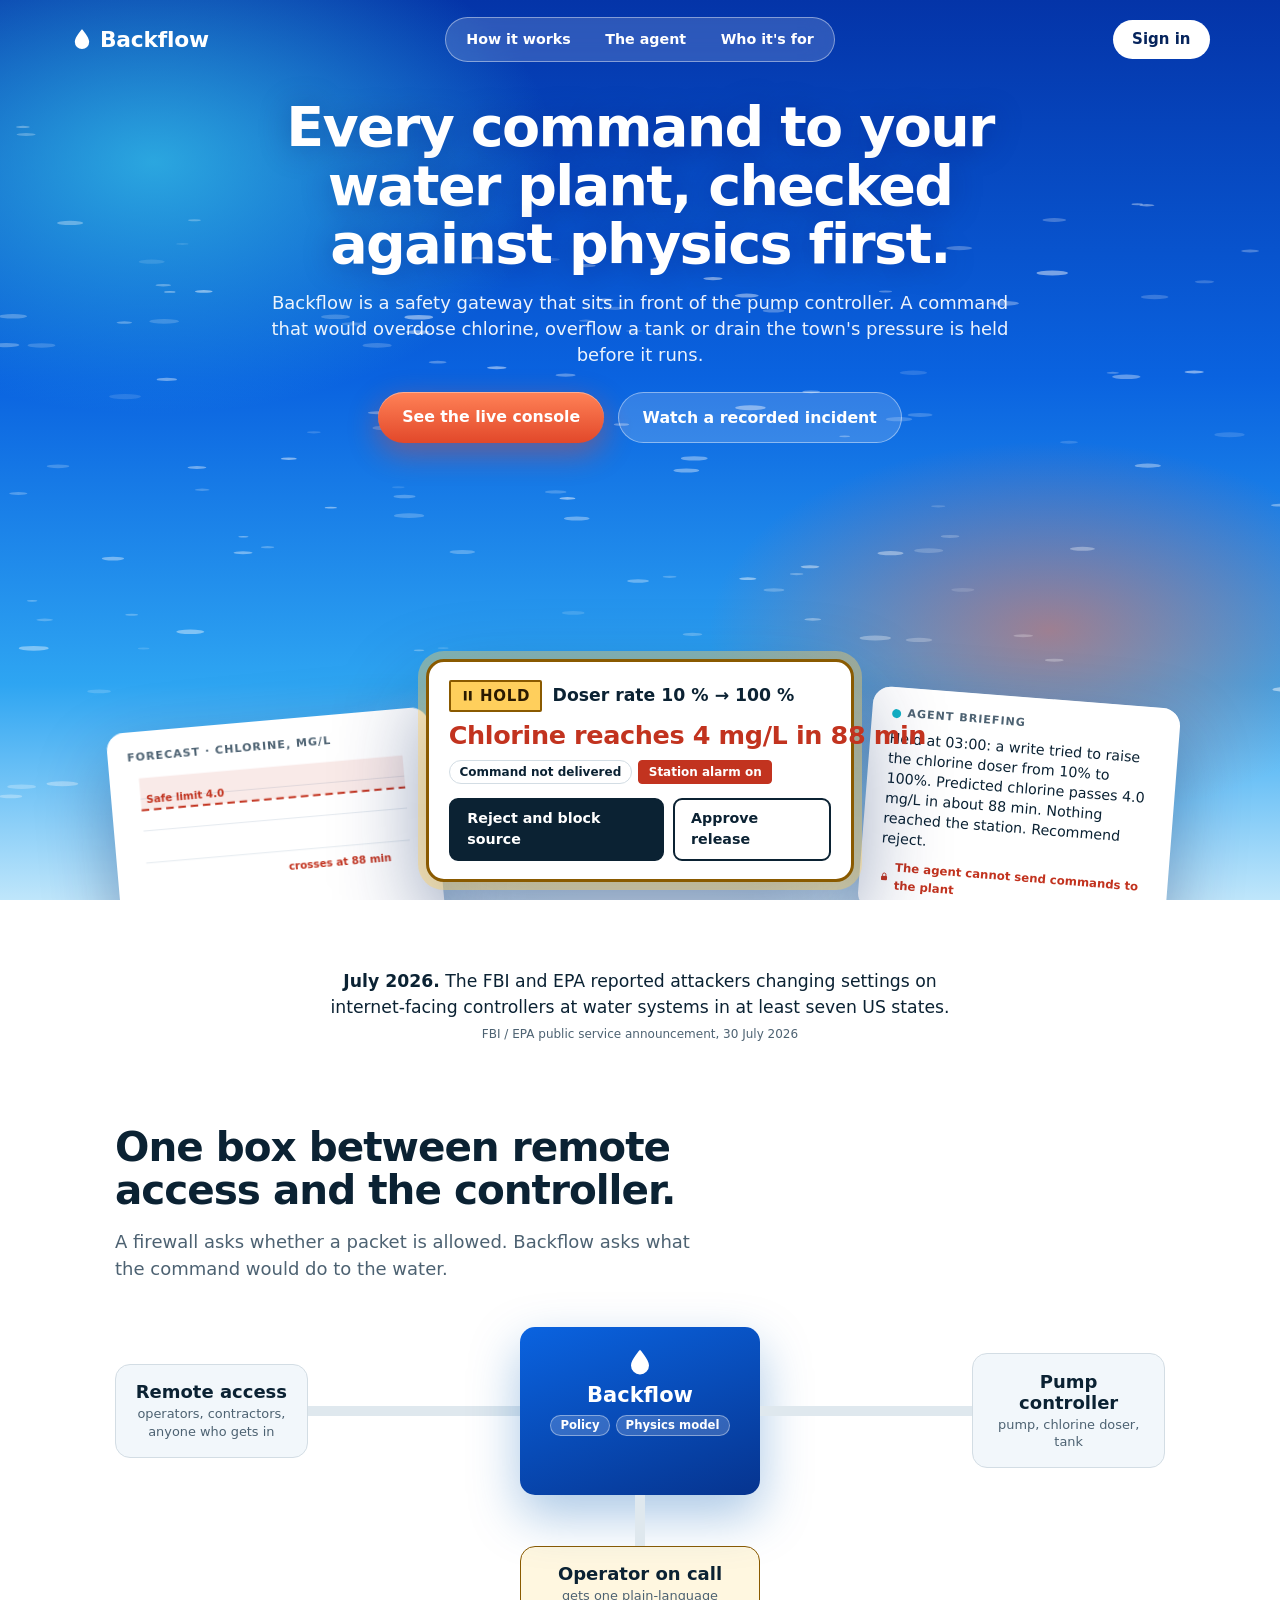
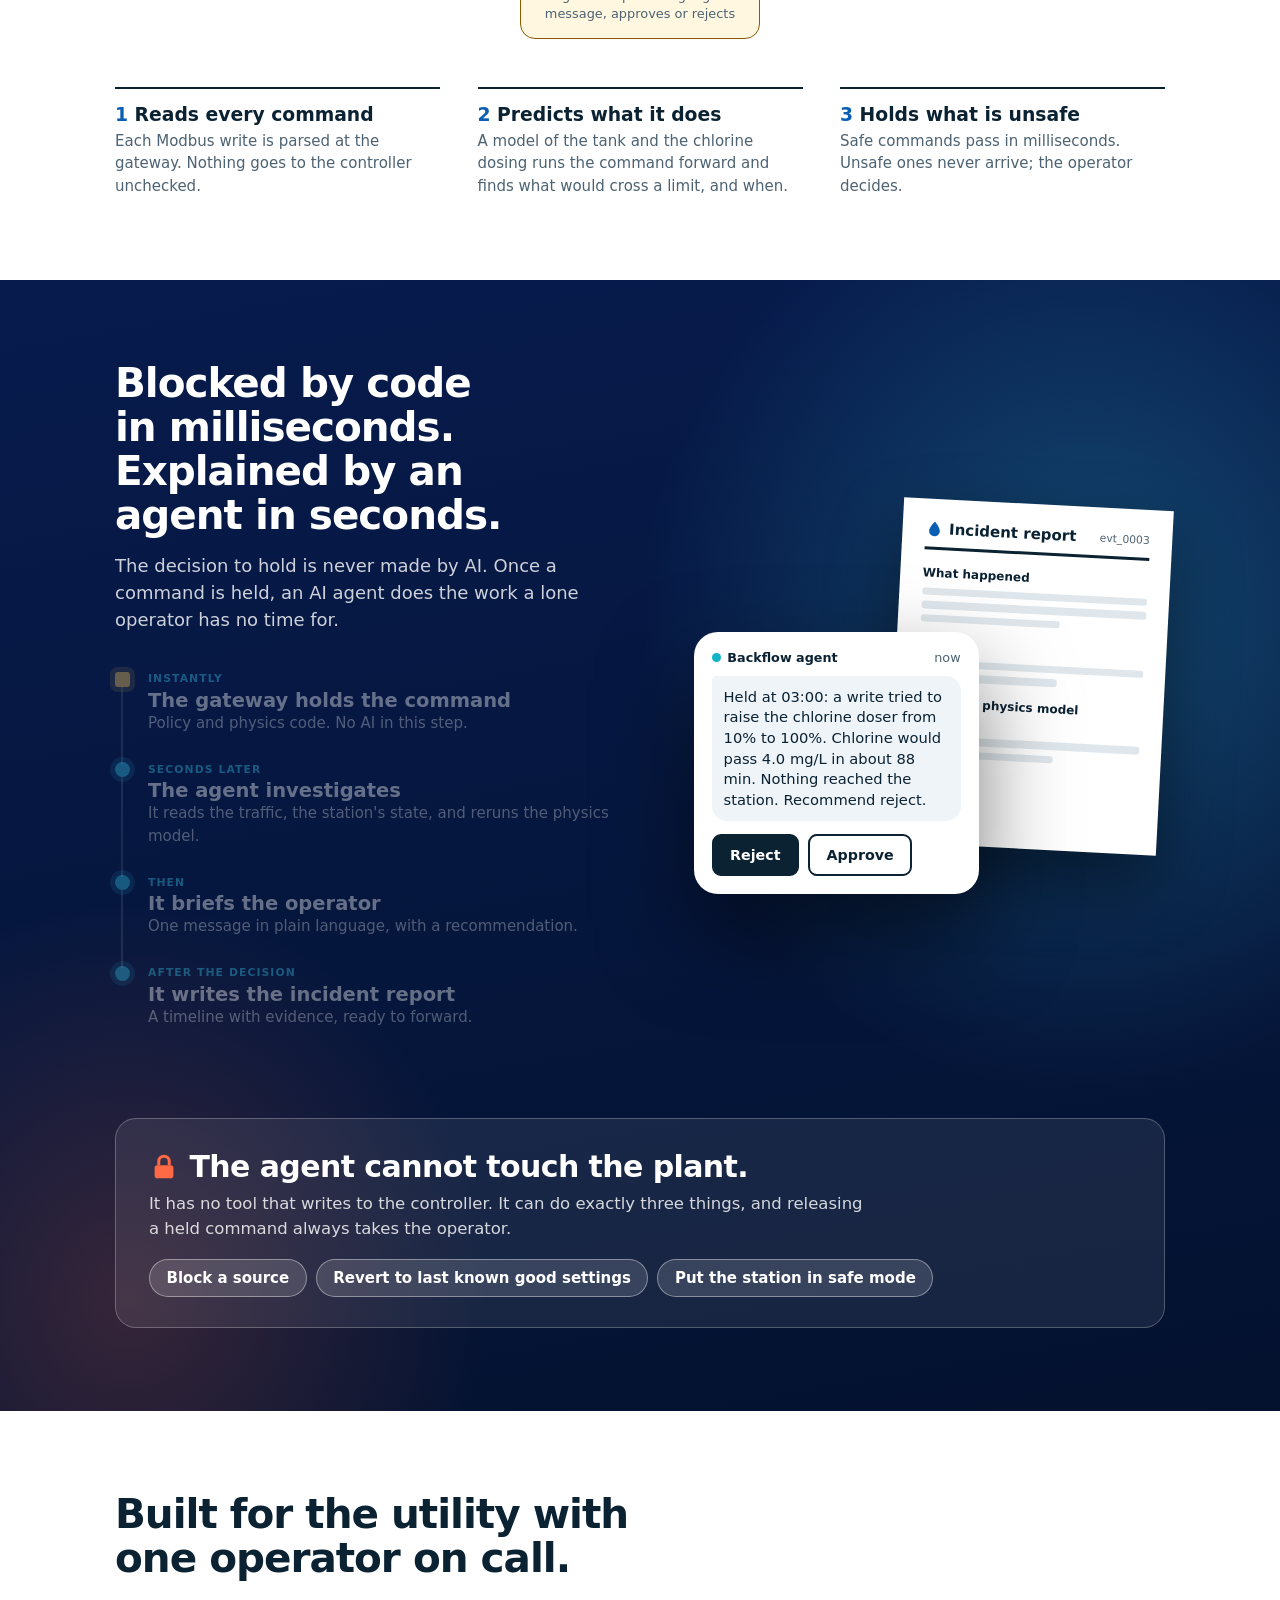
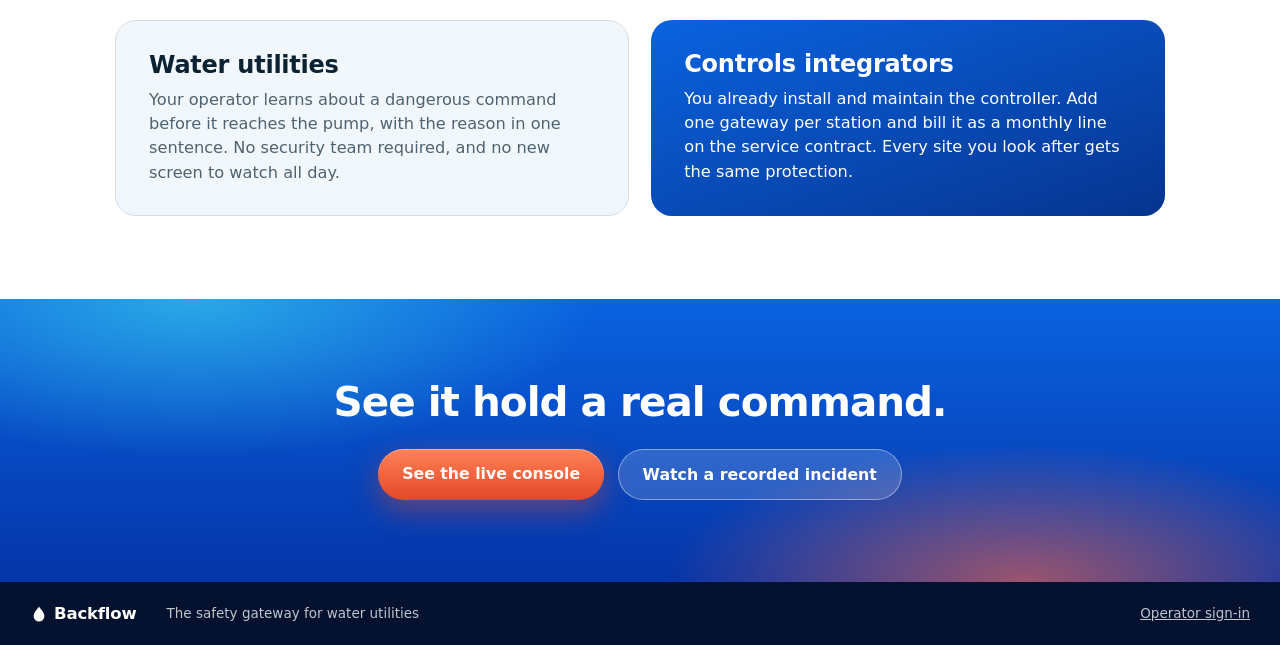
==== commit d17ed579: "Website: company landing page with animated hero and agent hand-off, incident report as a document, " ====
--- a/dashboard/index.html
+++ b/dashboard/index.html
@@ -3,126 +3,155 @@
 <head>
 <meta charset="utf-8">
 <meta name="viewport" content="width=device-width, initial-scale=1">
-<title>Backflow: a physics check in front of the pump controller</title>
-<link rel="stylesheet" href="site.css?v=3">
+<title>Backflow · The safety gateway for water utilities</title>
+<meta name="description" content="Backflow checks every command to a water plant against a physics model before it runs.">
+<link rel="stylesheet" href="landing.css?v=8">
+<link rel="icon" href="data:,">
 </head>
 <body>
-<header class="bar">
-  <a class="name" href="index.html">Backflow</a>
-  <span class="grow"></span>
-  <nav>
-    <a href="#problem">Problem</a>
-    <a href="#how">How it works</a>
-    <a href="#business">Who pays</a>
-    <a href="#limits">Limits</a>
-    <a href="#team">Team</a>
+<svg width="0" height="0" style="position:absolute" aria-hidden="true"><defs>
+  <symbol id="i-drop" viewBox="0 0 24 24"><path d="M12 2.2C12 2.2 4.8 10 4.8 14.8a7.2 7.2 0 0 0 14.4 0C19.2 10 12 2.2 12 2.2z" fill="currentColor"/><path class="tick" d="M8.6 14.6l2.4 2.4 4.4-5" fill="none" stroke-width="2" stroke-linecap="round" stroke-linejoin="round"/></symbol>
+  <symbol id="i-hold" viewBox="0 0 16 16"><path d="M5 2.5v11M11 2.5v11" fill="none" stroke="currentColor" stroke-width="3.2"/></symbol>
+  <symbol id="i-allow" viewBox="0 0 16 16"><path d="M2 8.5 6 12.5 14 3.5" fill="none" stroke="currentColor" stroke-width="2.6"/></symbol>
+  <symbol id="i-lock" viewBox="0 0 16 16"><rect x="3" y="7" width="10" height="7" rx="1.5" fill="currentColor"/><path d="M5.2 7V5a2.8 2.8 0 0 1 5.6 0v2" fill="none" stroke="currentColor" stroke-width="1.6"/></symbol>
+</defs></svg>
+
+<header class="hero">
+  <canvas id="flow" aria-hidden="true"></canvas>
+  <nav class="nav">
+    <a class="logo" href="index.html"><svg><use href="#i-drop"/></svg>Backflow</a>
+    <div class="links glass">
+      <a href="#how">How it works</a>
+      <a href="#agent">The agent</a>
+      <a href="#who">Who it's for</a>
+    </div>
+    <a class="pill" href="login.html">Sign in</a>
   </nav>
-  <a class="btn" href="login.html">Operator sign-in</a>
+
+  <div class="head">
+    <h1>Every command to your water plant, checked against physics first.</h1>
+    <p>Backflow is a safety gateway that sits in front of the pump controller. A command that would overdose chlorine, overflow a tank or drain the town's pressure is held before it runs.</p>
+    <div class="cta">
+      <a class="btn hot" href="login.html">See the live console</a>
+      <a class="btn glass" href="console.html?mode=replay">Watch a recorded incident</a>
+    </div>
+  </div>
+
+  <div class="stage" aria-hidden="true">
+    <div class="pc pc-chart">
+      <div class="pc-t">Forecast · chlorine, mg/L</div>
+      <svg viewBox="0 0 300 132">
+        <g class="g"><path d="M10 28H290M10 62H290M10 96H290"/></g>
+        <rect class="over" x="10" y="6" width="280" height="34"/>
+        <path class="lim" d="M10 40H290"/>
+        <text x="16" y="33" class="limt">Safe limit 4.0</text>
+        <path class="curve" pathLength="1" d="M10 118C70 92 110 58 152 40S250 22 290 20"/>
+        <path class="drop" d="M152 40V124"/>
+        <circle class="hit" cx="152" cy="40" r="6.5"/>
+        <text x="160" y="116" class="limt">crosses at 88 min</text>
+      </svg>
+    </div>
+    <div class="pc pc-hold">
+      <div class="row"><span class="badge HOLD"><svg><use href="#i-hold"/></svg>HOLD</span><b>Doser rate 10 % → 100 %</b></div>
+      <div class="why">Chlorine reaches 4 mg/L in 88 min</div>
+      <div class="chips"><span>Command not delivered</span><span class="red">Station alarm on</span></div>
+      <div class="btns"><span class="b dark">Reject and block source</span><span class="b">Approve release</span></div>
+    </div>
+    <div class="pc pc-agent">
+      <div class="pc-t"><i></i>Agent briefing</div>
+      <p>Held at 03:00: a write tried to raise the chlorine doser from 10% to 100%. Predicted chlorine passes 4.0 mg/L in about 88 min. Nothing reached the station. Recommend reject.</p>
+      <div class="lock"><svg><use href="#i-lock"/></svg>The agent cannot send commands to the plant</div>
+    </div>
+  </div>
 </header>
 
-<div class="page">
-  <section class="lead">
-    <h1>A safety gateway that checks every command to a water plant against a physics model before it runs.</h1>
-    <p>Backflow sits between remote access and the pump controller. A command that would overdose chlorine, overflow the tank or drain the town's pressure is held, and the operator on call decides.</p>
-    <div class="actions">
-      <a class="btn" href="login.html">Open the operator console</a>
-      <a class="btn quiet" href="console.html?mode=replay">Watch a recorded run</a>
+<section class="why-now">
+  <p><b>July 2026.</b> The FBI and EPA reported attackers changing settings on internet-facing controllers at water systems in at least seven US states. <span>FBI / EPA public service announcement, 30 July 2026</span></p>
+</section>
+
+<section class="sect" id="how">
+  <div class="wrap">
+    <h2>One box between remote access and the controller.</h2>
+    <p class="lede">A firewall asks whether a packet is allowed. Backflow asks what the command would do to the water.</p>
+    <div class="pipe" aria-label="Commands flow from remote access through Backflow to the pump controller. A safe command passes. An unsafe one is held and goes to the operator.">
+      <div class="node"><b>Remote access</b><span>operators, contractors, anyone who gets in</span></div>
+      <div class="track"><i class="pk ok a1"></i><i class="pk bad b1"></i><i class="pk ok c1"></i></div>
+      <div class="node gate">
+        <svg><use href="#i-drop"/></svg><b>Backflow</b>
+        <span class="checks"><em>Policy</em><em>Physics model</em></span>
+        <span class="verdict"><span class="badge ALLOW"><svg><use href="#i-allow"/></svg>ALLOW</span><span class="badge HOLD"><svg><use href="#i-hold"/></svg>HOLD</span></span>
+        <div class="vtrack"><i class="pk bad bd"></i></div>
+      </div>
+      <div class="track"><i class="pk ok a2"></i><i class="pk ok c2"></i></div>
+      <div class="node"><b>Pump controller</b><span>pump, chlorine doser, tank</span></div>
+      <div class="node op"><b>Operator on call</b><span>gets one plain-language message, approves or rejects</span></div>
     </div>
-  </section>
+    <ol class="three">
+      <li><b>Reads every command</b>Each Modbus write is parsed at the gateway. Nothing goes to the controller unchecked.</li>
+      <li><b>Predicts what it does</b>A model of the tank and the chlorine dosing runs the command forward and finds what would cross a limit, and when.</li>
+      <li><b>Holds what is unsafe</b>Safe commands pass in milliseconds. Unsafe ones never arrive; the operator decides.</li>
+    </ol>
+  </div>
+</section>
 
-  <section class="sect" id="problem">
-    <h2>The problem</h2>
-    <div class="body">
-      <p>A small water plant is run by a controller (a PLC) that a contractor or operator reaches remotely. The protocol it speaks, Modbus, has no idea who is sending a command or what the command will do. If the frame is well formed, the controller obeys.</p>
-      <div class="fact">
-        On 30 July 2026 the FBI and EPA reported incidents in at least seven states in which attackers changed addresses and passwords on internet-facing PLCs at water and wastewater systems. Reported consequences included lost monitoring or control, pressure loss and flooding.
-        <cite>Source 1: FBI / EPA public service announcement, 30 July 2026.</cite>
+<section class="sect dark" id="agent">
+  <div class="wrap two">
+    <div>
+      <h2>Blocked by code in milliseconds. Explained by an agent in seconds.</h2>
+      <p class="lede">The decision to hold is never made by AI. Once a command is held, an AI agent does the work a lone operator has no time for.</p>
+      <ol class="handoff">
+        <li class="s1"><span class="when">Instantly</span><b>The gateway holds the command</b>Policy and physics code. No AI in this step.</li>
+        <li class="s2"><span class="when">Seconds later</span><b>The agent investigates</b>It reads the traffic, the station's state, and reruns the physics model.</li>
+        <li class="s3"><span class="when">Then</span><b>It briefs the operator</b>One message in plain language, with a recommendation.</li>
+        <li class="s4"><span class="when">After the decision</span><b>It writes the incident report</b>A timeline with evidence, ready to forward.</li>
+      </ol>
+    </div>
+    <div class="show" aria-hidden="true">
+      <div class="doc">
+        <div class="doc-h"><svg><use href="#i-drop"/></svg>Incident report<span>evt_0003</span></div>
+        <b>What happened</b><i></i><i></i><i class="s"></i>
+        <b>Timeline</b><i></i><i class="s"></i>
+        <b>What the physics model predicted</b><i></i><i class="s"></i>
       </div>
-      <div class="fact">
-        91% of US community water systems serve 10,000 people or fewer.
-        <cite>Source 2: EPA report to Congress, November 2024, using fiscal year 2021 data (49,738 community water systems).</cite>
+      <div class="phone">
+        <div class="ph-h"><i></i>Backflow agent<span>now</span></div>
+        <p>Held at 03:00: a write tried to raise the chlorine doser from 10% to 100%. Chlorine would pass 4.0 mg/L in about 88 min. Nothing reached the station. Recommend reject.</p>
+        <div class="btns"><span class="b dark">Reject</span><span class="b">Approve</span></div>
       </div>
-      <p>We built for the utility with one operator on call. A firewall can tell that operator whether a packet was allowed. It cannot tell them what the command would have done to the water.</p>
     </div>
-  </section>
+  </div>
+  <div class="wrap rail">
+    <div class="rail-h"><svg><use href="#i-lock"/></svg><h3>The agent cannot touch the plant.</h3></div>
+    <p>It has no tool that writes to the controller. It can do exactly three things, and releasing a held command always takes the operator.</p>
+    <div class="acts"><span>Block a source</span><span>Revert to last known good settings</span><span>Put the station in safe mode</span></div>
+  </div>
+</section>
 
-  <section class="sect" id="how">
-    <h2>How it works</h2>
-    <div class="body">
-      <ol class="flow">
-        <li><b>A command arrives</b><span>Remote access points at the gateway, not at the controller. Every Modbus write is parsed before anything is forwarded.</span></li>
-        <li><b>Policy check</b><span>Plain code checks the register's allowed range, the size of the change, the source, the time of day and whether someone is physically at the cabinet.</span></li>
-        <li><b>Physics check</b><span>A model of the tank and the chlorine dosing runs the command forward and reports what crosses a limit, and after how many minutes.</span></li>
-        <li><b>Allow or hold</b><span>A safe command is forwarded. An unsafe one is not: the sender gets a Modbus exception and the station never sees it. This decision takes milliseconds and involves no AI.</span></li>
-        <li><b>The operator decides</b><span>The operator gets one plain-language message with the reason and can approve or reject. An approval is checked against the physics model again before anything is released.</span></li>
-        <li><b>The agent responds</b><span>An AI agent investigates the held command, can block the source, restore the last known good settings or put the station in safe mode, and drafts the incident report. It cannot send arbitrary commands.</span></li>
-      </ol>
-      <h3>What the console shows for each command</h3>
-      <div class="legend">
-        <div><span class="badge ALLOW"><svg viewBox="0 0 16 16" aria-hidden="true"><path d="M2 8.5 6 12.5 14 3.5" fill="none" stroke="currentColor" stroke-width="2.6"/></svg>ALLOW</span> forwarded to the station</div>
-        <div><span class="badge HOLD"><svg viewBox="0 0 16 16" aria-hidden="true"><path d="M5 2.5v11M11 2.5v11" fill="none" stroke="currentColor" stroke-width="3.2"/></svg>HOLD</span> waiting for the operator</div>
-        <div><span class="badge DENY"><svg viewBox="0 0 16 16" aria-hidden="true"><path d="M3 3l10 10M13 3 3 13" fill="none" stroke="currentColor" stroke-width="2.6"/></svg>DENY</span> refused outright</div>
+<section class="sect" id="who">
+  <div class="wrap">
+    <h2>Built for the utility with one operator on call.</h2>
+    <div class="who">
+      <div>
+        <h3>Water utilities</h3>
+        <p>Your operator learns about a dangerous command before it reaches the pump, with the reason in one sentence. No security team required, and no new screen to watch all day.</p>
       </div>
-      <h3>Two rules we hold ourselves to</h3>
-      <p><b>No AI in the allow or hold path.</b> The decision is made by policy code and the physics model. If the physics check fails or times out, the command is held.</p>
-      <p><b>The agent has no raw write tool.</b> Its only actions are "revert to last known good", "enter safe mode" and "block a source". Releasing a held command needs the operator.</p>
-      <h3>What is real in the demo, and what is simulated</h3>
-      <table class="plain">
-        <tr><th>Real</th><th>Simulated</th></tr>
-        <tr><td>Modbus TCP traffic, the gateway and the hold</td><td>Tank level and chlorine, computed by a plant model running as a digital twin</td></tr>
-        <tr><td>Relays switching the pump and doser outputs, buzzer, display</td><td>The town: a dial on the board sets water demand</td></tr>
-        <tr><td>On-site sensing: motion sensor and cabinet light sensor</td><td>The PLC itself: an ESP32 stands in for it</td></tr>
-        <tr><td>The agent, its messages and its incident report</td><td>The operator's phone: messages appear in the console, not by SMS</td></tr>
-      </table>
+      <div>
+        <h3>Controls integrators</h3>
+        <p>You already install and maintain the controller. Add one gateway per station and bill it as a monthly line on the service contract. Every site you look after gets the same protection.</p>
+      </div>
     </div>
-  </section>
+  </div>
+</section>
 
-  <section class="sect" id="business">
-    <h2>Who pays, and why</h2>
-    <div class="body">
-      <p><b>The buyer is the controls integrator.</b> Small utilities do not buy security products. They pay the firm that installed their PLC and maintains it. Backflow is one box per station that the integrator installs and bills as a monthly line item. Cyber insurers and state grant programs are the second route.</p>
-      <p><b>Pricing idea.</b> The box at hardware cost, plus a monthly fee per station in the range utilities already pay for remote monitoring. One published example of that range: Sensaphone lists cellular monitoring service for its Sentinel unit at $24.95 per month (source 4). This is our hypothesis. We have not sold a unit, and we have not validated the price with a buyer.</p>
-      <p><b>Why it is cheaper than an incident.</b> A chlorine overdose or a drained tank means a do-not-drink or boil-water notice, flushing the system, lab samples, overtime, and a report to the state regulator. We do not have a sourced dollar figure for that, so we do not quote one. Our argument is the asymmetry: with Backflow, the same command costs the operator one message and one decision.</p>
-    </div>
-  </section>
+<section class="closer">
+  <h2>See it hold a real command.</h2>
+  <div class="cta">
+    <a class="btn hot" href="login.html">See the live console</a>
+    <a class="btn glass" href="console.html?mode=replay">Watch a recorded incident</a>
+  </div>
+</section>
+<footer class="foot"><span class="logo"><svg><use href="#i-drop"/></svg>Backflow</span><span>The safety gateway for water utilities</span><a href="login.html">Operator sign-in</a></footer>
 
-  <section class="sect" id="limits">
-    <h2>Limits of this build</h2>
-    <div class="body">
-      <p>This was built in one weekend. A judge should know where the edges are.</p>
-      <ul>
-        <li>The plant model is a single well-mixed tank with demo parameters. It has not been calibrated against a real installation.</li>
-        <li>The chlorine alarm line is 4.0 mg/L, the EPA maximum residual disinfectant level (source 3). Compliance with that level is judged on a running annual average, so a crossing in our model is an engineering alarm, not a regulatory violation.</li>
-        <li>The overflow and low-pressure guards (95% and 15% tank level) are demo values, not site-specific limits.</li>
-        <li>The operator sign-in is a demo login: one shared account over plain HTTP on a local network.</li>
-        <li>Operator messages appear in the console. SMS delivery is not built.</li>
-      </ul>
-    </div>
-  </section>
-
-  <section class="sect" id="team">
-    <h2>Team</h2>
-    <div class="body">
-      <p>Three engineering students, HackPrinceton Fall 2026, Business &amp; Enterprise track.</p>
-      <table class="plain">
-        <tr><th>Role</th><th>Built</th></tr>
-        <tr><td>Computer engineering</td><td>The gateway, policy engine, agent, API and this site</td></tr>
-        <tr><td>Electrical engineering</td><td>The ESP32 station: firmware, relays, sensors, display</td></tr>
-        <tr><td>Mechanical engineering</td><td>The plant physics model, the digital twin and the attack scenarios</td></tr>
-      </table>
-    </div>
-  </section>
-
-  <footer class="foot">
-    <b>Sources</b>
-    <ol>
-      <li>FBI / EPA public service announcement, 30 July 2026: <a href="https://www.fbi.gov/investigate/cyber/alerts/2026/malicious-cyber-actors-targeting-water-and-wastewater-sector-internet--facing-programmable-logic-controllers-causing-operational-disruptions">Malicious cyber actors targeting water and wastewater sector internet-facing programmable logic controllers</a>.</li>
-      <li>EPA, report to Congress, November 2024, section "System Size": <a href="https://www.epa.gov/system/files/documents/2025-01/final_508_epa_reporttocongress_11-19-24_0.pdf">epa.gov (PDF)</a>.</li>
-      <li>40 CFR 141.65(a), maximum residual disinfectant levels: <a href="https://www.ecfr.gov/current/title-40/chapter-I/subchapter-D/part-141/subpart-G/section-141.65">ecfr.gov</a>.</li>
-      <li>Sensaphone Sentinel product page, price as listed in November 2026: <a href="https://sensaphone.com/products/sensaphone-sentinel-monitoring-system-with-cellular-modem">sensaphone.com</a>.</li>
-    </ol>
-    <p style="margin-top:16px">Backflow is a hackathon prototype. It is not a certified safety system.</p>
-  </footer>
-</div>
+<script src="landing.js?v=8"></script>
 </body>
 </html>
--- a/dashboard/landing.css
+++ b/dashboard/landing.css
@@ -0,0 +1,207 @@
+/* Backflow landing page. Bright water blues with one warm accent for danger. System fonts, nothing remote. */
+:root {
+  --ink: #0b2233; --muted: #4d6272; --line: #d3dde4;
+  --blue: #0a5fb4; --deep: #06245c; --aqua: #37c6ea; --hot: #ff6a45; --hot-deep: #e2482a;
+  --allow: #10693c; --hold: #8a5a00; --hold-bg: #ffcf5c; --danger: #c2331f;
+  --sans: "Segoe UI Variable Text", "Segoe UI", system-ui, -apple-system, "Helvetica Neue", Arial, sans-serif;
+  --display: "Segoe UI Variable Display", "Segoe UI", system-ui, -apple-system, "Helvetica Neue", Arial, sans-serif;
+}
+* { box-sizing: border-box; }
+html { font-size: clamp(15px, 1.15vw, 20px); scroll-behavior: smooth; }
+body { margin: 0; color: var(--ink); font: 1rem/1.5 var(--sans); background: #fff; overflow-x: hidden; }
+h1, h2, h3, p, ol { margin: 0; }
+a { color: inherit; }
+svg { width: 1em; height: 1em; }
+.glass { background: rgba(255,255,255,.16); border: 1px solid rgba(255,255,255,.42); backdrop-filter: blur(14px); -webkit-backdrop-filter: blur(14px); }
+a:focus-visible { outline: 3px solid #ffd34d; outline-offset: 3px; }
+
+.badge { display: inline-flex; align-items: center; gap: .4em; padding: .18em .65em; font-weight: 800; font-size: .85rem; letter-spacing: .05em; border: 2px solid currentColor; white-space: nowrap; }
+.badge svg { width: .9em; height: .9em; }
+.badge.ALLOW { color: var(--allow); background: #fff; border-radius: 999px; }
+.badge.HOLD { color: #2b1a00; background: var(--hold-bg); border-color: var(--hold); border-radius: 2px; }
+
+.btn { display: inline-block; font-weight: 700; font-size: 1.05rem; text-decoration: none; padding: .85rem 1.6rem; border-radius: 999px; color: #fff; transition: transform .15s ease, box-shadow .15s ease; }
+.btn:hover { transform: translateY(-2px); }
+.btn.hot { background: linear-gradient(180deg, #ff8257, var(--hot-deep)); box-shadow: 0 10px 30px rgba(226,72,42,.45), inset 0 1px 0 rgba(255,255,255,.35); }
+.btn.hot:hover { box-shadow: 0 14px 36px rgba(226,72,42,.55), inset 0 1px 0 rgba(255,255,255,.35); }
+
+/* ---------------------------------------------------------------- hero */
+.hero { position: relative; height: 100vh; min-height: 40rem; max-height: 60rem; padding: 1.1rem 2rem 0; color: #fff; overflow: hidden; display: flex; flex-direction: column;
+  background:
+    radial-gradient(38% 30% at 82% 70%, rgba(255,106,69,.55), transparent 70%),
+    radial-gradient(45% 40% at 12% 18%, rgba(55,198,234,.75), transparent 70%),
+    radial-gradient(60% 45% at 50% 105%, #eaf7ff 0%, rgba(234,247,255,0) 70%),
+    linear-gradient(180deg, #0434a8 0%, #0a63e0 42%, #2ea5f2 76%, #bfe6fb 100%); }
+#flow { position: absolute; inset: 0; width: 100%; height: 100%; pointer-events: none; }
+.nav { position: relative; display: grid; grid-template-columns: 1fr auto 1fr; align-items: center; max-width: 76rem; width: 100%; margin: 0 auto; }
+.logo { display: inline-flex; align-items: center; gap: .4rem; font: 700 1.45rem var(--display); letter-spacing: -.01em; text-decoration: none; }
+.logo svg { width: 1.6rem; height: 1.6rem; }
+.logo .tick, .hero .tick { stroke: var(--blue); }
+.links { display: flex; gap: .3rem; padding: .35rem; border-radius: 999px; }
+.links a { text-decoration: none; padding: .4rem 1rem; border-radius: 999px; font-weight: 600; font-size: .95rem; }
+.links a:hover { background: rgba(255,255,255,.22); }
+.pill { justify-self: end; text-decoration: none; font-weight: 700; padding: .55rem 1.3rem; border-radius: 999px; background: #fff; color: var(--deep); }
+.pill:hover { background: #e6f2ff; }
+.head { position: relative; text-align: center; max-width: 70rem; margin: 2.4rem auto 0; }
+.head h1 { font: 700 3.7rem/1.05 var(--display); letter-spacing: -.03em; text-wrap: balance; text-shadow: 0 2px 30px rgba(4,30,110,.35); animation: rise .8s ease-out both; }
+.head p { margin: 1.1rem auto 0; max-width: 50rem; font-size: 1.2rem; line-height: 1.45; color: rgba(255,255,255,.92); text-wrap: pretty; animation: rise .8s .12s ease-out both; }
+.cta { margin-top: 1.6rem; display: flex; gap: .9rem; justify-content: center; flex-wrap: wrap; animation: rise .8s .24s ease-out both; }
+.cta .glass { border-radius: 999px; }
+.cta .glass:hover { background: rgba(255,255,255,.28); }
+
+/* product cards floating at the foot of the hero */
+.stage { position: relative; flex: 1; min-height: 12rem; margin: 1.5rem auto 0; width: 100%; max-width: 70rem; animation: rise 1s .35s ease-out both; }
+.pc { position: absolute; bottom: -2.2rem; background: #fff; color: var(--ink); border-radius: 1.2rem; padding: 1.2rem 1.3rem; box-shadow: 0 30px 70px rgba(4,30,90,.38), 0 2px 0 rgba(255,255,255,.6) inset; }
+.pc-t { font-size: .74rem; font-weight: 700; text-transform: uppercase; letter-spacing: .09em; color: var(--muted); display: flex; align-items: center; gap: .45rem; }
+.pc-chart { left: 0; width: 21.5rem; height: 15.5rem; bottom: -3.5rem; transform: rotate(-5deg); animation: bob1 7s ease-in-out infinite; }
+.pc-chart svg { width: 100%; height: auto; margin-top: .4rem; }
+.pc-chart .g path { stroke: #e3e9ee; fill: none; }
+.pc-chart .over { fill: var(--danger); opacity: .1; }
+.pc-chart .lim { stroke: var(--danger); stroke-width: 2; stroke-dasharray: 8 5; fill: none; }
+.pc-chart .limt { font: 700 11px var(--sans); fill: var(--danger); }
+.pc-chart .curve { stroke: var(--ink); stroke-width: 4; fill: none; stroke-linecap: round; stroke-dasharray: 1; stroke-dashoffset: 1; animation: drawloop 7s ease-out infinite; }
+.pc-chart .drop { stroke: var(--danger); stroke-width: 2; stroke-dasharray: 5 4; opacity: 0; animation: afterdraw 7s infinite; }
+.pc-chart .hit { fill: #fff; stroke: var(--danger); stroke-width: 3.5; opacity: 0; animation: afterdraw 7s infinite; }
+.pc-hold { left: 50%; width: 28.5rem; margin-left: -14.25rem; bottom: 1.2rem; z-index: 2; border: 3px solid var(--hold); box-shadow: 0 0 0 8px rgba(255,207,92,.4), 0 40px 90px rgba(4,30,90,.45); animation: bob2 6s ease-in-out infinite; }
+.pc-hold .row { display: flex; align-items: center; gap: .7rem; font-size: 1.15rem; }
+.pc-hold .badge { font-size: 1rem; }
+.pc-hold .why { margin-top: .6rem; white-space: nowrap; font: 800 1.7rem/1.12 var(--display); letter-spacing: -.015em; color: var(--danger); }
+.chips { margin-top: .7rem; display: flex; gap: .4rem; flex-wrap: wrap; }
+.chips span { font-size: .8rem; font-weight: 600; padding: .14rem .65rem; border-radius: 999px; border: 1.5px solid var(--line); }
+.chips .red { background: var(--danger); border-color: var(--danger); color: #fff; border-radius: 4px; }
+.btns { margin-top: .9rem; display: flex; gap: .6rem; }
+.b { font-weight: 700; padding: .55rem 1.1rem; border-radius: .6rem; border: 2px solid var(--ink); font-size: .95rem; }
+.b.dark { background: var(--ink); color: #fff; }
+.pc-agent { right: -.5rem; width: 20.5rem; bottom: -1.5rem; transform: rotate(4.5deg); animation: bob3 8s ease-in-out infinite; }
+.pc-agent .pc-t i, .ph-h i { width: .6rem; height: .6rem; border-radius: 50%; background: #12b3c7; animation: beat 1.4s ease-in-out infinite; }
+.pc-agent p { margin-top: .5rem; font-size: .95rem; line-height: 1.4; }
+.lock { margin-top: .7rem; display: flex; align-items: center; gap: .4rem; font-size: .78rem; font-weight: 700; color: var(--danger); }
+
+/* ---------------------------------------------------------------- sections */
+.why-now { background: #fff; padding: 4.6rem 2rem 0; text-align: center; }
+.why-now p { max-width: 50rem; margin: 0 auto; font-size: 1.15rem; color: var(--ink); text-wrap: balance; }
+.why-now span { display: block; margin-top: .3rem; font-size: .8rem; color: var(--muted); }
+.sect { padding: 5.5rem 2rem; }
+.wrap { max-width: 70rem; margin: 0 auto; }
+.sect h2, .closer h2 { font: 700 2.7rem/1.08 var(--display); letter-spacing: -.025em; max-width: 22ch; text-wrap: balance; }
+.lede { margin-top: 1rem; font-size: 1.2rem; color: var(--muted); max-width: 40rem; }
+
+/* how it works: a live pipeline */
+.pipe { margin-top: 3rem; display: grid; grid-template-columns: 1fr 1.1fr 1.25fr 1.1fr 1fr; grid-template-rows: auto 3.4rem auto; align-items: center; }
+.node { background: #f2f7fb; border: 1.5px solid var(--line); border-radius: 1rem; padding: 1.1rem 1.2rem; text-align: center; }
+.node b { display: block; font: 700 1.2rem var(--display); }
+.node span { font-size: .86rem; color: var(--muted); line-height: 1.35; display: block; margin-top: .2rem; }
+.gate { position: relative; background: linear-gradient(160deg, #0a63e0, #06348f); color: #fff; border: 0; padding: 1.3rem 1.2rem; box-shadow: 0 20px 50px rgba(10,95,180,.35); animation: gate 8s infinite; }
+.gate > svg { width: 2rem; height: 2rem; }
+.gate .tick { stroke: var(--blue); }
+.gate b { font-size: 1.4rem; }
+.gate .checks { display: flex; gap: .4rem; justify-content: center; margin-top: .5rem; }
+.gate em { font-style: normal; font-weight: 600; font-size: .78rem; color: #fff; padding: .12rem .6rem; border-radius: 999px; background: rgba(255,255,255,.18); border: 1px solid rgba(255,255,255,.4); }
+.gate .verdict { position: relative; height: 1.9rem; margin-top: .7rem; }
+.gate .verdict .badge { position: absolute; left: 50%; top: 0; transform: translateX(-50%); opacity: 0; }
+.gate .verdict .ALLOW { animation: vAllow 8s infinite; }
+.gate .verdict .HOLD { animation: vHold 8s infinite; }
+.track { position: relative; height: 10px; background: #dfe8ee; }
+.vtrack { position: absolute; left: 50%; top: 100%; width: 10px; height: 3.4rem; margin-left: -5px; background: #dfe8ee; }
+.pk { position: absolute; top: 50%; left: 0; width: 1.05rem; height: 1.05rem; margin: -.525rem 0 0 -.525rem; border-radius: 50%; opacity: 0; }
+.pk.ok { background: #1fa35c; box-shadow: 0 0 0 4px rgba(31,163,92,.22); }
+.pk.bad { background: var(--hot); border-radius: 3px; box-shadow: 0 0 0 4px rgba(255,106,69,.28); }
+.a1 { animation: a1 8s linear infinite; } .a2 { animation: a2 8s linear infinite; }
+.b1 { animation: b1 8s linear infinite; } .c1 { animation: c1 8s linear infinite; } .c2 { animation: c2 8s linear infinite; }
+.vtrack .pk { left: 50%; top: 0; margin: -.525rem 0 0 -.525rem; animation: bd 8s linear infinite; }
+.op { grid-column: 3; grid-row: 3; background: #fff7e0; border-color: var(--hold); animation: op 8s infinite; }
+.three { list-style: none; padding: 0; margin: 3.2rem 0 0; display: grid; grid-template-columns: repeat(3, 1fr); gap: 2.5rem; counter-reset: n; }
+.three li { counter-increment: n; color: var(--muted); border-top: 2px solid var(--ink); padding-top: 1rem; }
+.three b { display: block; font: 700 1.25rem var(--display); color: var(--ink); margin-bottom: .3rem; }
+.three b::before { content: counter(n) "  "; color: var(--blue); }
+
+/* the agent */
+.dark { color: #fff; background: radial-gradient(50% 60% at 85% 30%, rgba(55,198,234,.28), transparent 70%), radial-gradient(40% 50% at 10% 90%, rgba(255,106,69,.2), transparent 70%), linear-gradient(170deg, #071b4d, #04122f); }
+.dark .lede { color: rgba(255,255,255,.8); }
+.two { display: grid; grid-template-columns: 1.1fr 1fr; gap: 4rem; align-items: center; }
+.handoff { list-style: none; padding: 0; margin-top: 2.2rem; }
+.handoff li { position: relative; padding: 0 0 1.5rem 2.2rem; color: rgba(255,255,255,.78); opacity: .38; }
+.handoff li::before { content: ""; position: absolute; left: .42rem; top: .5rem; bottom: -.5rem; width: 2px; background: rgba(255,255,255,.25); }
+.handoff li:last-child::before { display: none; }
+.handoff li::after { content: ""; position: absolute; left: 0; top: .35rem; width: 1rem; height: 1rem; border-radius: 50%; background: var(--aqua); box-shadow: 0 0 0 5px rgba(55,198,234,.25); }
+.handoff li.s1::after { border-radius: 3px; background: var(--hold-bg); box-shadow: 0 0 0 5px rgba(255,207,92,.25); }
+.handoff b { display: block; font: 700 1.3rem var(--display); color: #fff; }
+.handoff .when { font-size: .72rem; font-weight: 700; letter-spacing: .1em; text-transform: uppercase; color: var(--aqua); }
+.handoff .s1 { animation: h1 12s infinite; } .handoff .s2 { animation: h2 12s infinite; }
+.handoff .s3 { animation: h3 12s infinite; } .handoff .s4 { animation: h4 12s infinite; }
+.show { position: relative; height: 27rem; }
+.phone { position: absolute; left: 0; bottom: 1rem; width: 19rem; background: #fff; color: var(--ink); border-radius: 1.6rem; padding: 1.1rem 1.2rem 1.2rem; box-shadow: 0 40px 90px rgba(0,0,0,.5); z-index: 2; animation: ph 12s infinite; }
+.ph-h { display: flex; align-items: center; gap: .45rem; font-weight: 700; font-size: .85rem; }
+.ph-h span { margin-left: auto; font-weight: 500; color: var(--muted); }
+.phone p { margin-top: .6rem; font-size: .98rem; line-height: 1.4; background: #eef4f8; padding: .7rem .8rem; border-radius: .3rem 1rem 1rem 1rem; }
+.doc { position: absolute; right: 0; top: 0; width: 18rem; height: 23rem; background: #fff; color: var(--ink); padding: 1.4rem 1.5rem; box-shadow: 0 30px 70px rgba(0,0,0,.45); transform: rotate(3deg); animation: doc 12s infinite; }
+.doc-h { display: flex; align-items: center; gap: .4rem; font: 700 1rem var(--display); padding-bottom: .6rem; border-bottom: 3px solid var(--ink); margin-bottom: .4rem; }
+.doc-h svg { color: var(--blue); width: 1.2rem; height: 1.2rem; } .doc-h .tick { stroke: #fff; }
+.doc-h span { margin-left: auto; font: 500 .72rem var(--sans); color: var(--muted); }
+.doc b { display: block; font-size: .8rem; margin: .9rem 0 .4rem; }
+.doc i { display: block; height: .5rem; border-radius: 3px; background: #dfe7ec; margin-top: .4rem; }
+.doc i.s { width: 62%; }
+.rail { margin-top: 4.5rem; padding: 2rem 2.2rem; border-radius: 1.4rem; background: rgba(255,255,255,.08); border: 1px solid rgba(255,255,255,.25); }
+.rail-h { display: flex; align-items: center; gap: .7rem; }
+.rail-h svg { width: 2rem; height: 2rem; color: var(--hot); flex: none; }
+.rail h3 { font: 700 2rem var(--display); letter-spacing: -.02em; }
+.rail p { margin-top: .5rem; font-size: 1.1rem; color: rgba(255,255,255,.82); max-width: 48rem; }
+.acts { margin-top: 1.2rem; display: flex; gap: .6rem; flex-wrap: wrap; }
+.acts span { font-weight: 600; padding: .45rem 1.1rem; border-radius: 999px; background: rgba(255,255,255,.14); border: 1px solid rgba(255,255,255,.4); }
+
+/* who it's for, closer, footer */
+.who { margin-top: 2.6rem; display: grid; grid-template-columns: 1fr 1fr; gap: 1.5rem; }
+.who > div { padding: 2rem 2.2rem; border-radius: 1.4rem; background: #f2f7fb; border: 1.5px solid var(--line); }
+.who > div + div { background: linear-gradient(160deg, #0a63e0, #06348f); color: #fff; border: 0; }
+.who h3 { font: 700 1.6rem var(--display); letter-spacing: -.01em; }
+.who p { margin-top: .6rem; font-size: 1.08rem; }
+.who > div:first-child p { color: var(--muted); }
+.closer { text-align: center; color: #fff; padding: 5.5rem 2rem; background: radial-gradient(40% 70% at 80% 100%, rgba(255,106,69,.6), transparent 70%), radial-gradient(45% 80% at 15% 0%, rgba(55,198,234,.7), transparent 70%), linear-gradient(180deg, #0a63e0, #0434a8); }
+.closer h2 { margin: 0 auto; }
+.foot { display: flex; gap: 2rem; align-items: center; padding: 1.4rem 2rem; background: #04122f; color: rgba(255,255,255,.75); font-size: .9rem; }
+.foot .logo { color: #fff; font-size: 1.1rem; } .foot .logo svg { width: 1.2rem; height: 1.2rem; } .foot .tick { stroke: #04122f; }
+.foot a { margin-left: auto; }
+
+@keyframes rise { from { opacity: 0; transform: translateY(22px); } }
+@keyframes beat { 50% { opacity: .35; } }
+@keyframes bob1 { 50% { transform: rotate(-4deg) translateY(-12px); } }
+@keyframes bob2 { 50% { transform: translateY(-14px); } }
+@keyframes bob3 { 50% { transform: rotate(3.5deg) translateY(-10px); } }
+@keyframes drawloop { 0% { stroke-dashoffset: 1; } 32%, 92% { stroke-dashoffset: 0; opacity: 1; } 100% { stroke-dashoffset: 0; opacity: 0; } }
+@keyframes afterdraw { 0%, 24% { opacity: 0; } 30%, 92% { opacity: 1; } 100% { opacity: 0; } }
+/* pipeline, one 8 s loop: a safe command passes, an unsafe one is held and goes to the operator, another safe one passes */
+@keyframes a1 { 0% { left: 0; opacity: 0; } 2% { opacity: 1; } 17% { left: 100%; opacity: 1; } 19%, 100% { left: 100%; opacity: 0; } }
+@keyframes a2 { 0%, 23% { left: 0; opacity: 0; } 25% { opacity: 1; } 40% { left: 100%; opacity: 1; } 42%, 100% { left: 100%; opacity: 0; } }
+@keyframes b1 { 0%, 28% { left: 0; opacity: 0; } 30% { opacity: 1; } 45% { left: 100%; opacity: 1; } 47%, 100% { left: 100%; opacity: 0; } }
+@keyframes bd { 0%, 54% { top: 0; opacity: 0; } 56% { opacity: 1; } 66% { top: 100%; opacity: 1; } 68%, 100% { top: 100%; opacity: 0; } }
+@keyframes c1 { 0%, 60% { left: 0; opacity: 0; } 62% { opacity: 1; } 77% { left: 100%; opacity: 1; } 79%, 100% { left: 100%; opacity: 0; } }
+@keyframes c2 { 0%, 83% { left: 0; opacity: 0; } 85% { opacity: 1; } 98% { left: 100%; opacity: 1; } 100% { left: 100%; opacity: 0; } }
+@keyframes vAllow { 0%, 18% { opacity: 0; } 20%, 26% { opacity: 1; } 28%, 78% { opacity: 0; } 80%, 86% { opacity: 1; } 88%, 100% { opacity: 0; } }
+@keyframes vHold { 0%, 46% { opacity: 0; } 48%, 70% { opacity: 1; } 73%, 100% { opacity: 0; } }
+@keyframes gate { 0%, 46%, 73%, 100% { box-shadow: 0 20px 50px rgba(10,95,180,.35); } 48%, 70% { box-shadow: 0 0 0 8px rgba(255,207,92,.75), 0 20px 50px rgba(10,95,180,.35); } }
+@keyframes op { 0%, 66%, 90%, 100% { box-shadow: none; transform: none; } 68%, 86% { box-shadow: 0 0 0 6px rgba(255,207,92,.6); transform: translateY(-3px); } }
+/* agent hand-off, one 12 s loop: each step lights in turn and stays lit; the phone and the report follow */
+@keyframes h1 { 0%, 3% { opacity: .38; } 6%, 94% { opacity: 1; } 100% { opacity: .38; } }
+@keyframes h2 { 0%, 20% { opacity: .38; } 23%, 94% { opacity: 1; } 100% { opacity: .38; } }
+@keyframes h3 { 0%, 40% { opacity: .38; } 43%, 94% { opacity: 1; } 100% { opacity: .38; } }
+@keyframes h4 { 0%, 62% { opacity: .38; } 65%, 94% { opacity: 1; } 100% { opacity: .38; } }
+@keyframes ph { 0%, 40% { opacity: .2; transform: translateY(24px); } 45%, 94% { opacity: 1; transform: none; } 100% { opacity: .2; transform: none; } }
+@keyframes doc { 0%, 62% { opacity: .14; transform: rotate(3deg) translateY(24px); } 67%, 94% { opacity: 1; transform: rotate(3deg); } 100% { opacity: .14; transform: rotate(3deg); } }
+
+@media (max-width: 1000px) {
+  .head h1 { font-size: 2.6rem; }
+  .links { display: none; }
+  .pc-chart, .pc-agent { display: none; }
+  .pc-hold { width: 22rem; margin-left: -11rem; }
+  .pipe { grid-template-columns: 1fr; grid-template-rows: none; gap: .8rem; }
+  .track, .vtrack { display: none; } .op { grid-column: 1; grid-row: auto; }
+  .three, .two, .who { grid-template-columns: 1fr; }
+  .show { display: none; }
+}
+@media (prefers-reduced-motion: reduce) {
+  *, *::before, *::after { animation: none !important; transition: none !important; }
+  html { scroll-behavior: auto; }
+  .handoff li, .phone, .doc { opacity: 1; }
+  .pc-chart .curve { stroke-dashoffset: 0; } .pc-chart .drop, .pc-chart .hit { opacity: 1; }
+  .gate .verdict .HOLD { opacity: 1; } .b1 { opacity: 1; left: 92%; } .a2 { opacity: 1; left: 60%; }
+}
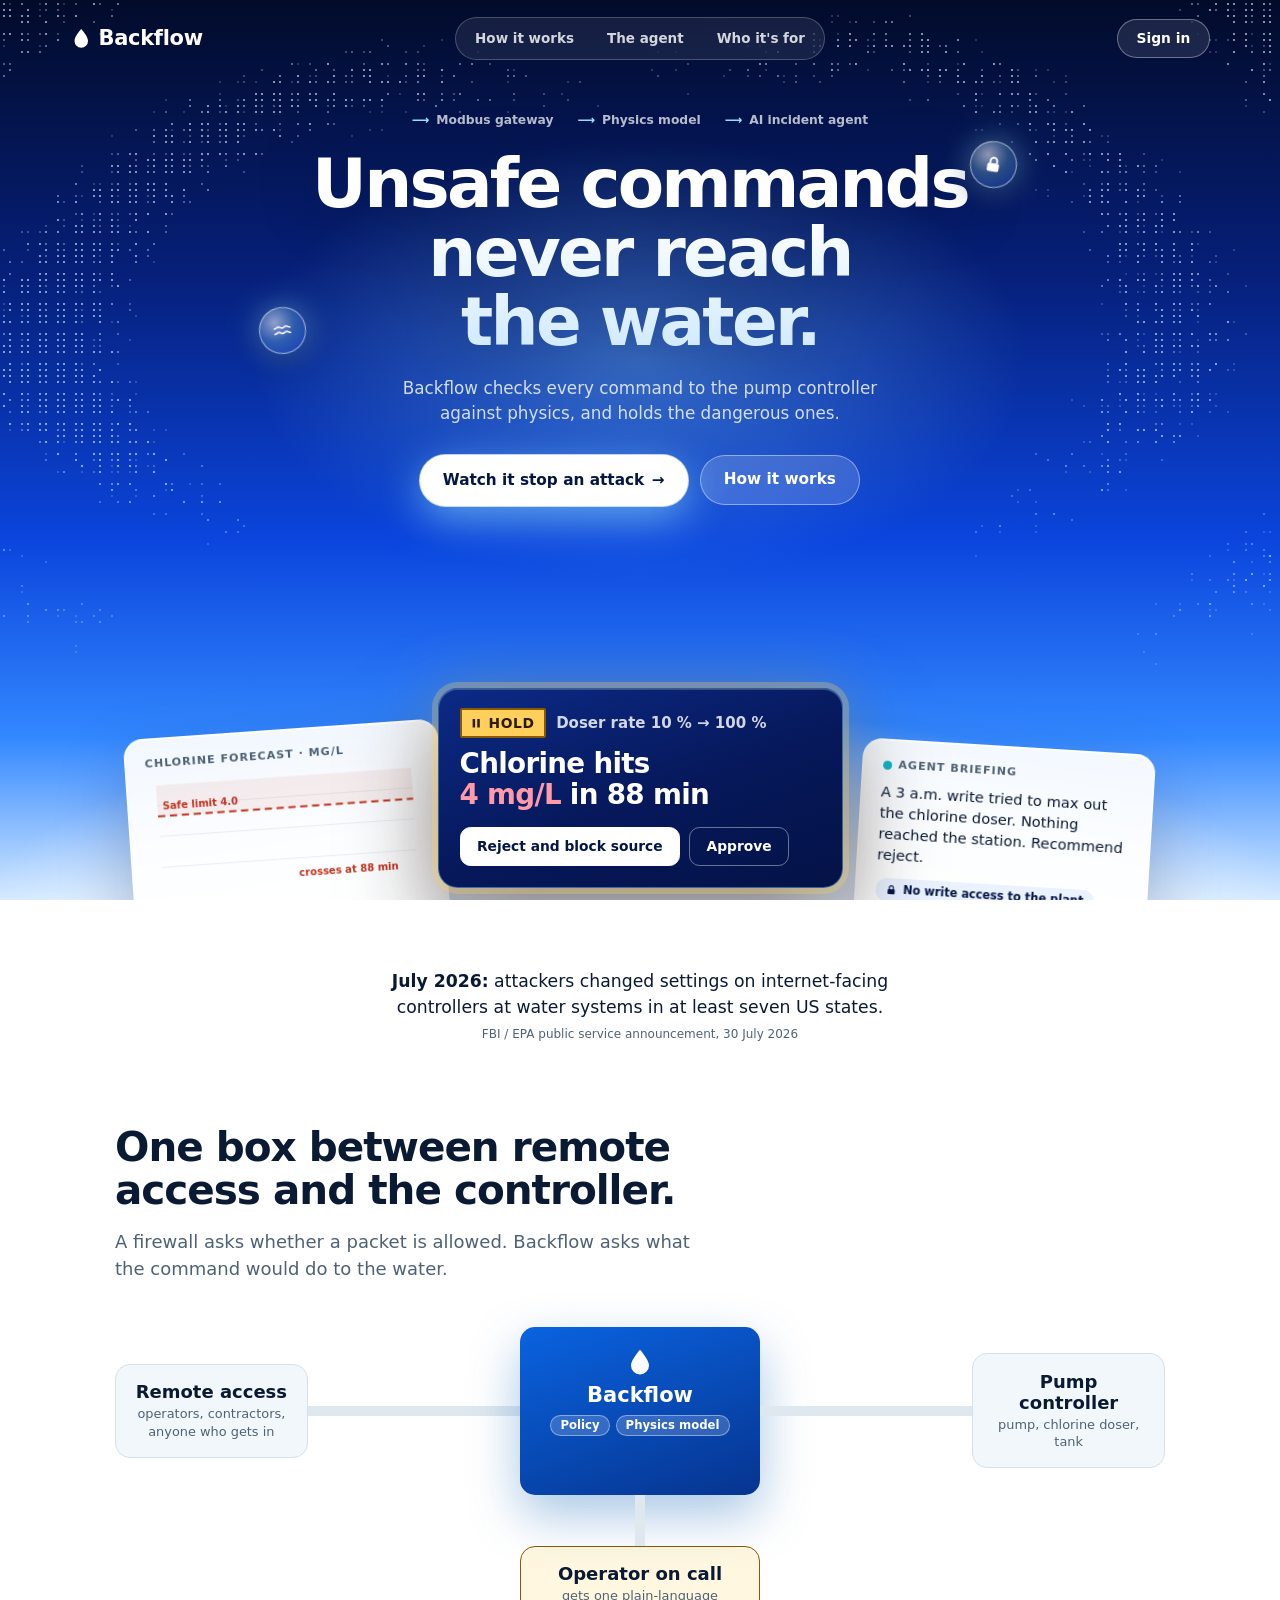
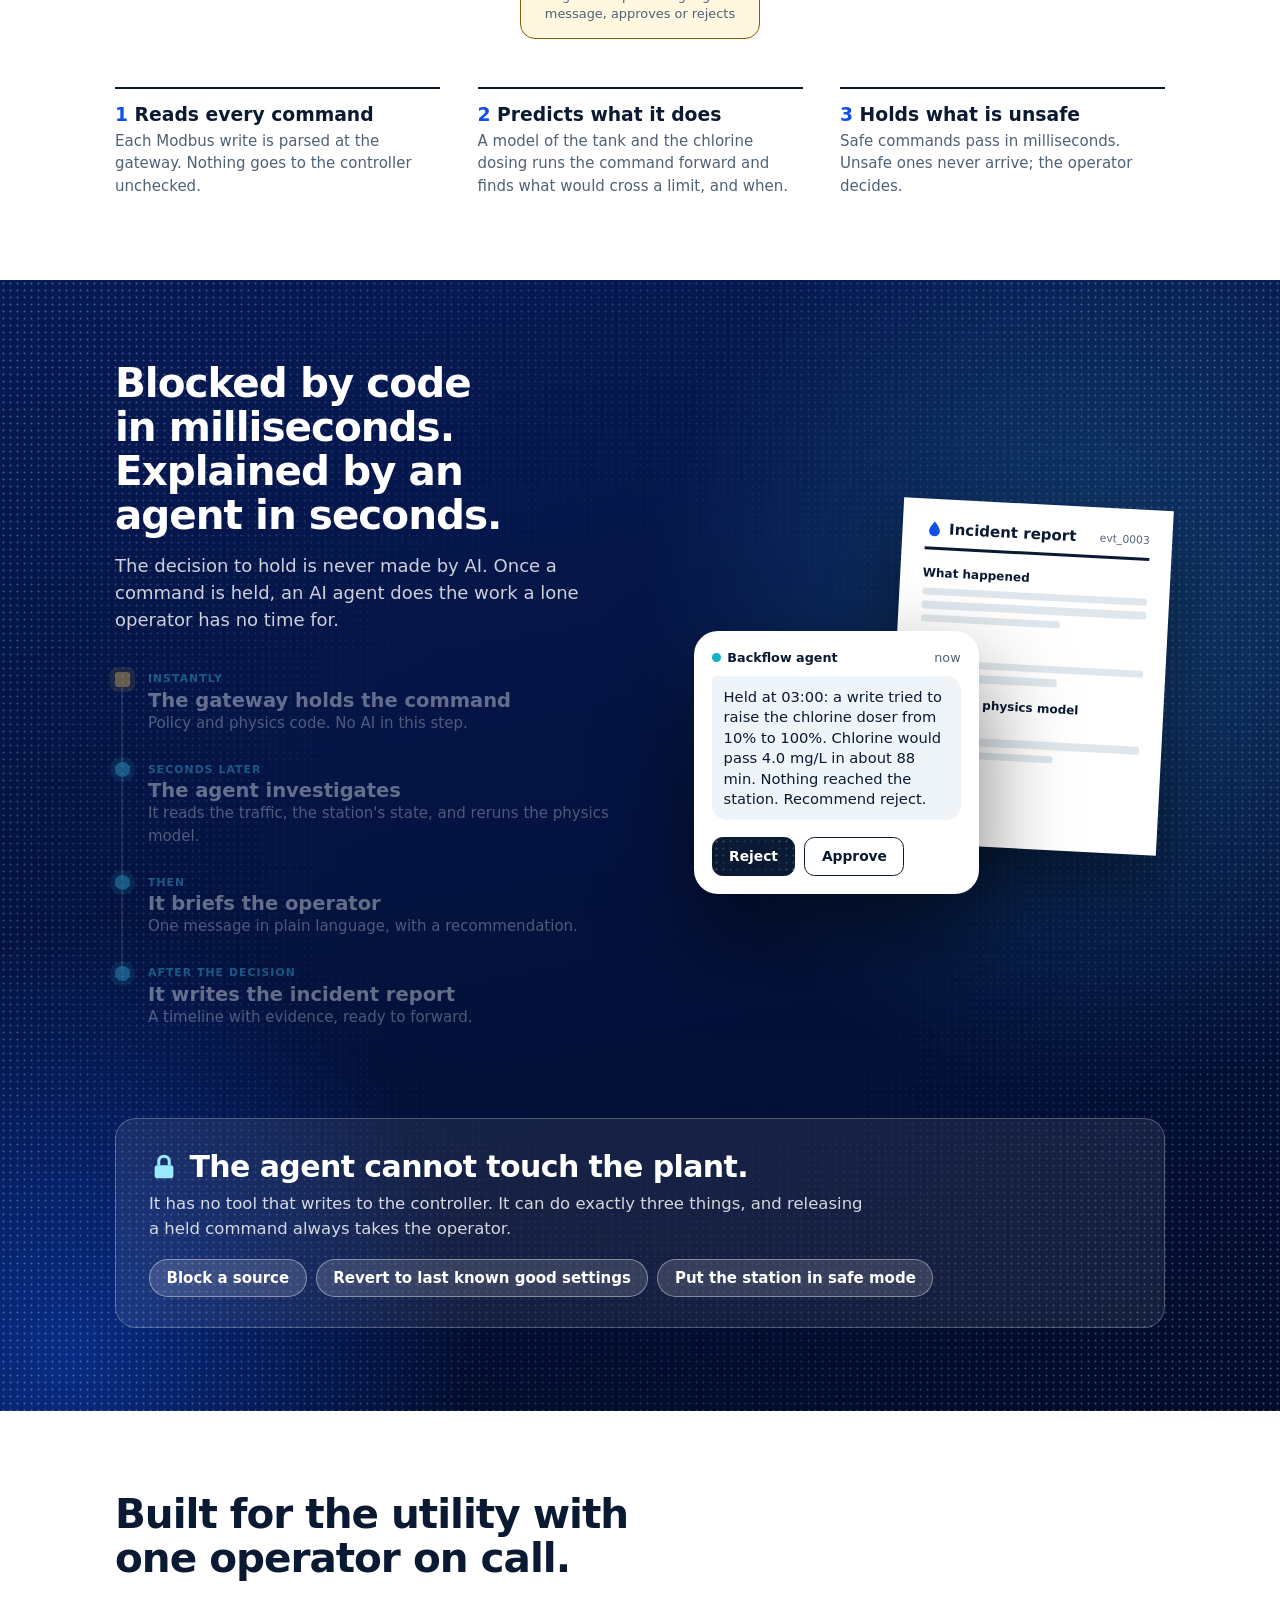
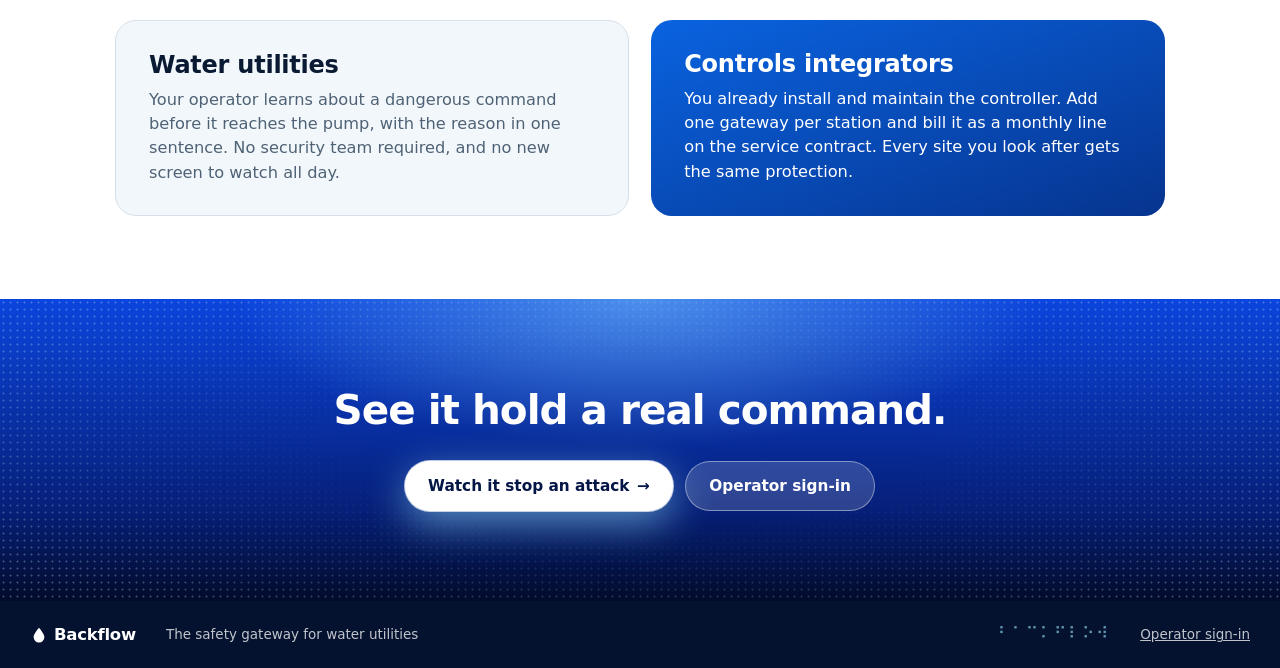
==== commit 236c7ca4: "Website: hero redesign with braille dot field, shorter copy, navy and ice-blue palette (no orange)" ====
--- a/dashboard/index.html
+++ b/dashboard/index.html
@@ -5,7 +5,7 @@
 <meta name="viewport" content="width=device-width, initial-scale=1">
 <title>Backflow · The safety gateway for water utilities</title>
 <meta name="description" content="Backflow checks every command to a water plant against a physics model before it runs.">
-<link rel="stylesheet" href="landing.css?v=8">
+<link rel="stylesheet" href="landing.css?v=9">
 <link rel="icon" href="data:,">
 </head>
 <body>
@@ -13,11 +13,12 @@
   <symbol id="i-drop" viewBox="0 0 24 24"><path d="M12 2.2C12 2.2 4.8 10 4.8 14.8a7.2 7.2 0 0 0 14.4 0C19.2 10 12 2.2 12 2.2z" fill="currentColor"/><path class="tick" d="M8.6 14.6l2.4 2.4 4.4-5" fill="none" stroke-width="2" stroke-linecap="round" stroke-linejoin="round"/></symbol>
   <symbol id="i-hold" viewBox="0 0 16 16"><path d="M5 2.5v11M11 2.5v11" fill="none" stroke="currentColor" stroke-width="3.2"/></symbol>
   <symbol id="i-allow" viewBox="0 0 16 16"><path d="M2 8.5 6 12.5 14 3.5" fill="none" stroke="currentColor" stroke-width="2.6"/></symbol>
+  <symbol id="i-wave" viewBox="0 0 24 24"><path d="M2 9c2.5 0 2.5-2 5-2s2.5 2 5 2 2.5-2 5-2 2.5 2 5 2M2 16c2.5 0 2.5-2 5-2s2.5 2 5 2 2.5-2 5-2 2.5 2 5 2" fill="none" stroke="currentColor" stroke-width="2" stroke-linecap="round"/></symbol>
   <symbol id="i-lock" viewBox="0 0 16 16"><rect x="3" y="7" width="10" height="7" rx="1.5" fill="currentColor"/><path d="M5.2 7V5a2.8 2.8 0 0 1 5.6 0v2" fill="none" stroke="currentColor" stroke-width="1.6"/></symbol>
 </defs></svg>
 
 <header class="hero">
-  <canvas id="flow" aria-hidden="true"></canvas>
+  <canvas id="dots" aria-hidden="true"></canvas>
   <nav class="nav">
     <a class="logo" href="index.html"><svg><use href="#i-drop"/></svg>Backflow</a>
     <div class="links glass">
@@ -25,21 +26,26 @@
       <a href="#agent">The agent</a>
       <a href="#who">Who it's for</a>
     </div>
-    <a class="pill" href="login.html">Sign in</a>
+    <a class="pill" id="nav-cta" href="login.html">Sign in</a>
   </nav>
 
   <div class="head">
-    <h1>Every command to your water plant, checked against physics first.</h1>
-    <p>Backflow is a safety gateway that sits in front of the pump controller. A command that would overdose chlorine, overflow a tank or drain the town's pressure is held before it runs.</p>
+    <div class="tags" aria-hidden="true"><span>Modbus gateway</span><span>Physics model</span><span>AI incident agent</span></div>
+    <div class="title">
+      <h1>Unsafe commands never reach the water.</h1>
+      <span class="orb o1" aria-hidden="true"><svg><use href="#i-lock"/></svg></span>
+      <span class="orb o2" aria-hidden="true"><svg><use href="#i-wave"/></svg></span>
+    </div>
+    <p>Backflow checks every command to the pump controller against physics, and holds the dangerous ones.</p>
     <div class="cta">
-      <a class="btn hot" href="login.html">See the live console</a>
-      <a class="btn glass" href="console.html?mode=replay">Watch a recorded incident</a>
+      <a class="btn primary" href="console.html?mode=replay">Watch it stop an attack <span class="arr">→</span></a>
+      <a class="btn glass" href="#how">How it works</a>
     </div>
   </div>
 
   <div class="stage" aria-hidden="true">
     <div class="pc pc-chart">
-      <div class="pc-t">Forecast · chlorine, mg/L</div>
+      <div class="pc-t">Chlorine forecast · mg/L</div>
       <svg viewBox="0 0 300 132">
         <g class="g"><path d="M10 28H290M10 62H290M10 96H290"/></g>
         <rect class="over" x="10" y="6" width="280" height="34"/>
@@ -52,21 +58,20 @@
       </svg>
     </div>
     <div class="pc pc-hold">
-      <div class="row"><span class="badge HOLD"><svg><use href="#i-hold"/></svg>HOLD</span><b>Doser rate 10 % → 100 %</b></div>
-      <div class="why">Chlorine reaches 4 mg/L in 88 min</div>
-      <div class="chips"><span>Command not delivered</span><span class="red">Station alarm on</span></div>
-      <div class="btns"><span class="b dark">Reject and block source</span><span class="b">Approve release</span></div>
+      <div class="row"><span class="badge HOLD"><svg><use href="#i-hold"/></svg>HOLD</span>Doser rate 10 % → 100 %</div>
+      <div class="why">Chlorine hits <em>4 mg/L</em> in 88 min</div>
+      <div class="btns"><span class="b light">Reject and block source</span><span class="b">Approve</span></div>
     </div>
     <div class="pc pc-agent">
       <div class="pc-t"><i></i>Agent briefing</div>
-      <p>Held at 03:00: a write tried to raise the chlorine doser from 10% to 100%. Predicted chlorine passes 4.0 mg/L in about 88 min. Nothing reached the station. Recommend reject.</p>
-      <div class="lock"><svg><use href="#i-lock"/></svg>The agent cannot send commands to the plant</div>
+      <p>A 3 a.m. write tried to max out the chlorine doser. Nothing reached the station. Recommend reject.</p>
+      <div class="lock"><svg><use href="#i-lock"/></svg>No write access to the plant</div>
     </div>
   </div>
 </header>
 
 <section class="why-now">
-  <p><b>July 2026.</b> The FBI and EPA reported attackers changing settings on internet-facing controllers at water systems in at least seven US states. <span>FBI / EPA public service announcement, 30 July 2026</span></p>
+  <p><b>July 2026:</b> attackers changed settings on internet-facing controllers at water systems in at least seven US states. <span>FBI / EPA public service announcement, 30 July 2026</span></p>
 </section>
 
 <section class="sect" id="how">
@@ -146,12 +151,12 @@
 <section class="closer">
   <h2>See it hold a real command.</h2>
   <div class="cta">
-    <a class="btn hot" href="login.html">See the live console</a>
-    <a class="btn glass" href="console.html?mode=replay">Watch a recorded incident</a>
+    <a class="btn primary" href="console.html?mode=replay">Watch it stop an attack <span class="arr">→</span></a>
+    <a class="btn glass live-only" href="login.html">Operator sign-in</a>
   </div>
 </section>
-<footer class="foot"><span class="logo"><svg><use href="#i-drop"/></svg>Backflow</span><span>The safety gateway for water utilities</span><a href="login.html">Operator sign-in</a></footer>
+<footer class="foot"><span class="logo"><svg><use href="#i-drop"/></svg>Backflow</span><span>The safety gateway for water utilities</span><span class="braille" title="Backflow, in braille">⠃⠁⠉⠅⠋⠇⠕⠺</span><a class="live-only" href="login.html">Operator sign-in</a></footer>
 
-<script src="landing.js?v=8"></script>
+<script src="landing.js?v=9"></script>
 </body>
 </html>
--- a/dashboard/landing.css
+++ b/dashboard/landing.css
@@ -1,7 +1,8 @@
-/* Backflow landing page. Bright water blues with one warm accent for danger. System fonts, nothing remote. */
+/* Backflow landing page. Navy to electric blue with an ice-blue glow; red and amber only where they mean
+   danger or a held command. System fonts, nothing remote. */
 :root {
-  --ink: #0b2233; --muted: #4d6272; --line: #d3dde4;
-  --blue: #0a5fb4; --deep: #06245c; --aqua: #37c6ea; --hot: #ff6a45; --hot-deep: #e2482a;
+  --ink: #0a1a33; --muted: #4f6275; --line: #d6e0ea;
+  --blue: #1150e8; --deep: #041646; --navy: #020b2a; --aqua: #3fc8f0; --ice: #9be9ff;
   --allow: #10693c; --hold: #8a5a00; --hold-bg: #ffcf5c; --danger: #c2331f;
   --sans: "Segoe UI Variable Text", "Segoe UI", system-ui, -apple-system, "Helvetica Neue", Arial, sans-serif;
   --display: "Segoe UI Variable Display", "Segoe UI", system-ui, -apple-system, "Helvetica Neue", Arial, sans-serif;
@@ -20,62 +21,81 @@
 .badge.ALLOW { color: var(--allow); background: #fff; border-radius: 999px; }
 .badge.HOLD { color: #2b1a00; background: var(--hold-bg); border-color: var(--hold); border-radius: 2px; }
 
-.btn { display: inline-block; font-weight: 700; font-size: 1.05rem; text-decoration: none; padding: .85rem 1.6rem; border-radius: 999px; color: #fff; transition: transform .15s ease, box-shadow .15s ease; }
+.btn { display: inline-flex; align-items: center; gap: .5rem; font-weight: 650; font-size: 1.02rem; text-decoration: none; padding: .85rem 1.55rem; border-radius: 999px; color: #fff; transition: transform .2s cubic-bezier(.2,.8,.2,1), box-shadow .2s ease, background .2s ease; }
 .btn:hover { transform: translateY(-2px); }
-.btn.hot { background: linear-gradient(180deg, #ff8257, var(--hot-deep)); box-shadow: 0 10px 30px rgba(226,72,42,.45), inset 0 1px 0 rgba(255,255,255,.35); }
-.btn.hot:hover { box-shadow: 0 14px 36px rgba(226,72,42,.55), inset 0 1px 0 rgba(255,255,255,.35); }
+.btn:active { transform: translateY(0) scale(.98); }
+.btn.primary { background: #fff; color: var(--deep); box-shadow: 0 0 0 1px rgba(255,255,255,.7), 0 12px 40px rgba(155,233,255,.55), 0 2px 0 rgba(255,255,255,.9) inset; }
+.btn.primary:hover { box-shadow: 0 0 0 1px #fff, 0 16px 52px rgba(155,233,255,.8); }
+.btn.primary .arr { transition: transform .2s ease; } .btn.primary:hover .arr { transform: translateX(3px); }
 
 /* ---------------------------------------------------------------- hero */
-.hero { position: relative; height: 100vh; min-height: 40rem; max-height: 60rem; padding: 1.1rem 2rem 0; color: #fff; overflow: hidden; display: flex; flex-direction: column;
+.hero { position: relative; height: 100vh; min-height: 42rem; max-height: 62rem; padding: 1.1rem 2rem 0; color: #fff; overflow: hidden; display: flex; flex-direction: column;
   background:
-    radial-gradient(38% 30% at 82% 70%, rgba(255,106,69,.55), transparent 70%),
-    radial-gradient(45% 40% at 12% 18%, rgba(55,198,234,.75), transparent 70%),
-    radial-gradient(60% 45% at 50% 105%, #eaf7ff 0%, rgba(234,247,255,0) 70%),
-    linear-gradient(180deg, #0434a8 0%, #0a63e0 42%, #2ea5f2 76%, #bfe6fb 100%); }
-#flow { position: absolute; inset: 0; width: 100%; height: 100%; pointer-events: none; }
-.nav { position: relative; display: grid; grid-template-columns: 1fr auto 1fr; align-items: center; max-width: 76rem; width: 100%; margin: 0 auto; }
-.logo { display: inline-flex; align-items: center; gap: .4rem; font: 700 1.45rem var(--display); letter-spacing: -.01em; text-decoration: none; }
-.logo svg { width: 1.6rem; height: 1.6rem; }
+    radial-gradient(42% 34% at 50% 40%, rgba(130,205,255,.38), transparent 72%),
+    radial-gradient(75% 38% at 50% 106%, #f5faff 0%, rgba(245,250,255,.85) 32%, rgba(245,250,255,0) 72%),
+    linear-gradient(180deg, var(--navy) 0%, #061f78 30%, #0b45dd 60%, #3388ff 82%, #d4e9ff 100%); }
+#dots { position: absolute; inset: 0; width: 100%; height: 100%; pointer-events: none; }
+.nav { position: relative; z-index: 3; display: grid; grid-template-columns: 1fr auto 1fr; align-items: center; max-width: 76rem; width: 100%; margin: 0 auto; }
+.logo { display: inline-flex; align-items: center; gap: .4rem; font: 700 1.4rem var(--display); letter-spacing: -.015em; text-decoration: none; }
+.logo svg { width: 1.5rem; height: 1.5rem; }
 .logo .tick, .hero .tick { stroke: var(--blue); }
-.links { display: flex; gap: .3rem; padding: .35rem; border-radius: 999px; }
-.links a { text-decoration: none; padding: .4rem 1rem; border-radius: 999px; font-weight: 600; font-size: .95rem; }
-.links a:hover { background: rgba(255,255,255,.22); }
-.pill { justify-self: end; text-decoration: none; font-weight: 700; padding: .55rem 1.3rem; border-radius: 999px; background: #fff; color: var(--deep); }
-.pill:hover { background: #e6f2ff; }
-.head { position: relative; text-align: center; max-width: 70rem; margin: 2.4rem auto 0; }
-.head h1 { font: 700 3.7rem/1.05 var(--display); letter-spacing: -.03em; text-wrap: balance; text-shadow: 0 2px 30px rgba(4,30,110,.35); animation: rise .8s ease-out both; }
-.head p { margin: 1.1rem auto 0; max-width: 50rem; font-size: 1.2rem; line-height: 1.45; color: rgba(255,255,255,.92); text-wrap: pretty; animation: rise .8s .12s ease-out both; }
-.cta { margin-top: 1.6rem; display: flex; gap: .9rem; justify-content: center; flex-wrap: wrap; animation: rise .8s .24s ease-out both; }
+.links { display: flex; gap: .2rem; padding: .3rem; border-radius: 999px; background: rgba(255,255,255,.08); border-color: rgba(255,255,255,.22); }
+.links a { text-decoration: none; padding: .4rem 1rem; border-radius: 999px; font-weight: 550; font-size: .9rem; color: rgba(255,255,255,.82); transition: background .2s, color .2s; }
+.links a:hover { background: rgba(255,255,255,.14); color: #fff; }
+.pill { justify-self: end; text-decoration: none; font-weight: 600; font-size: .92rem; padding: .55rem 1.25rem; border-radius: 999px; color: #fff; background: rgba(255,255,255,.1); border: 1px solid rgba(255,255,255,.35); backdrop-filter: blur(12px); -webkit-backdrop-filter: blur(12px); transition: background .2s; }
+.pill:hover { background: rgba(255,255,255,.22); }
+
+.head { position: relative; z-index: 2; text-align: center; max-width: 62rem; margin: 3.4rem auto 0; }
+.tags { display: flex; gap: 1.6rem; justify-content: center; flex-wrap: wrap; font-size: .82rem; font-weight: 550; color: rgba(255,255,255,.72); animation: rise .8s ease-out both; }
+.tags span::before { content: "⟶"; margin-right: .45rem; color: var(--ice); }
+.title { position: relative; display: inline-block; margin-top: 1.4rem; }
+.head h1 { font: 650 4.5rem/1.02 var(--display); letter-spacing: -.04em; text-wrap: balance; max-width: 15ch; margin: 0 auto;
+  background: linear-gradient(180deg, #fff 30%, #cfe9ff 100%); -webkit-background-clip: text; background-clip: text; color: transparent;
+  filter: drop-shadow(0 4px 28px rgba(2,11,42,.35)); animation: rise .8s .08s ease-out both; }
+.orb { position: absolute; width: 3.1rem; height: 3.1rem; border-radius: 50%; display: grid; place-items: center; color: #fff;
+  background: radial-gradient(circle at 35% 30%, rgba(255,255,255,.55), rgba(155,233,255,.25) 45%, rgba(17,80,232,.35));
+  border: 1px solid rgba(255,255,255,.55); box-shadow: 0 10px 30px rgba(2,11,42,.35), 0 0 30px rgba(155,233,255,.45);
+  backdrop-filter: blur(10px); -webkit-backdrop-filter: blur(10px); }
+.orb svg { width: 1.25rem; height: 1.25rem; }
+.orb.o1 { right: -1.6rem; top: -.6rem; transform: rotate(10deg); animation: rise .8s .3s ease-out both, float1 6s 1.1s ease-in-out infinite; }
+.orb.o2 { left: -1.9rem; bottom: .2rem; transform: rotate(-8deg); animation: rise .8s .4s ease-out both, float2 7s 1.2s ease-in-out infinite; }
+.head p { margin: 1.3rem auto 0; max-width: 34rem; font-size: 1.12rem; line-height: 1.5; color: rgba(255,255,255,.8); text-wrap: balance; animation: rise .8s .16s ease-out both; }
+.cta { margin-top: 1.9rem; display: flex; gap: .8rem; justify-content: center; flex-wrap: wrap; animation: rise .8s .24s ease-out both; }
 .cta .glass { border-radius: 999px; }
-.cta .glass:hover { background: rgba(255,255,255,.28); }
-
-/* product cards floating at the foot of the hero */
-.stage { position: relative; flex: 1; min-height: 12rem; margin: 1.5rem auto 0; width: 100%; max-width: 70rem; animation: rise 1s .35s ease-out both; }
-.pc { position: absolute; bottom: -2.2rem; background: #fff; color: var(--ink); border-radius: 1.2rem; padding: 1.2rem 1.3rem; box-shadow: 0 30px 70px rgba(4,30,90,.38), 0 2px 0 rgba(255,255,255,.6) inset; }
-.pc-t { font-size: .74rem; font-weight: 700; text-transform: uppercase; letter-spacing: .09em; color: var(--muted); display: flex; align-items: center; gap: .45rem; }
-.pc-chart { left: 0; width: 21.5rem; height: 15.5rem; bottom: -3.5rem; transform: rotate(-5deg); animation: bob1 7s ease-in-out infinite; }
-.pc-chart svg { width: 100%; height: auto; margin-top: .4rem; }
-.pc-chart .g path { stroke: #e3e9ee; fill: none; }
-.pc-chart .over { fill: var(--danger); opacity: .1; }
+.cta .glass:hover { background: rgba(255,255,255,.26); }
+
+/* product cards rising out of the white floor of the hero */
+.stage { position: relative; flex: 1; min-height: 13rem; margin: 2rem auto 0; width: 100%; max-width: 68rem; animation: rise 1s .35s ease-out both; }
+.pc { position: absolute; bottom: -2.4rem; background: rgba(255,255,255,.94); color: var(--ink); border-radius: 1.3rem; padding: 1.15rem 1.3rem; border: 1px solid rgba(255,255,255,.9);
+  box-shadow: 0 30px 70px rgba(2,20,80,.28), 0 1px 0 #fff inset; backdrop-filter: blur(16px); -webkit-backdrop-filter: blur(16px); }
+.pc-t { font-size: .74rem; font-weight: 650; text-transform: uppercase; letter-spacing: .09em; color: var(--muted); display: flex; align-items: center; gap: .45rem; }
+.pc-t svg { color: var(--blue); }
+.pc-chart { left: 0; width: 21rem; height: 15rem; bottom: -3.6rem; transform: rotate(-4deg); animation: bob1 7s ease-in-out infinite; }
+.pc-chart svg { width: 100%; height: auto; margin-top: .5rem; }
+.pc-chart .g path { stroke: #e6ecf2; fill: none; }
+.pc-chart .over { fill: var(--danger); opacity: .08; }
 .pc-chart .lim { stroke: var(--danger); stroke-width: 2; stroke-dasharray: 8 5; fill: none; }
 .pc-chart .limt { font: 700 11px var(--sans); fill: var(--danger); }
-.pc-chart .curve { stroke: var(--ink); stroke-width: 4; fill: none; stroke-linecap: round; stroke-dasharray: 1; stroke-dashoffset: 1; animation: drawloop 7s ease-out infinite; }
+.pc-chart .curve { stroke: var(--blue); stroke-width: 4; fill: none; stroke-linecap: round; stroke-dasharray: 1; stroke-dashoffset: 1; animation: drawloop 7s ease-out infinite; }
 .pc-chart .drop { stroke: var(--danger); stroke-width: 2; stroke-dasharray: 5 4; opacity: 0; animation: afterdraw 7s infinite; }
 .pc-chart .hit { fill: #fff; stroke: var(--danger); stroke-width: 3.5; opacity: 0; animation: afterdraw 7s infinite; }
-.pc-hold { left: 50%; width: 28.5rem; margin-left: -14.25rem; bottom: 1.2rem; z-index: 2; border: 3px solid var(--hold); box-shadow: 0 0 0 8px rgba(255,207,92,.4), 0 40px 90px rgba(4,30,90,.45); animation: bob2 6s ease-in-out infinite; }
-.pc-hold .row { display: flex; align-items: center; gap: .7rem; font-size: 1.15rem; }
-.pc-hold .badge { font-size: 1rem; }
-.pc-hold .why { margin-top: .6rem; white-space: nowrap; font: 800 1.7rem/1.12 var(--display); letter-spacing: -.015em; color: var(--danger); }
-.chips { margin-top: .7rem; display: flex; gap: .4rem; flex-wrap: wrap; }
-.chips span { font-size: .8rem; font-weight: 600; padding: .14rem .65rem; border-radius: 999px; border: 1.5px solid var(--line); }
-.chips .red { background: var(--danger); border-color: var(--danger); color: #fff; border-radius: 4px; }
-.btns { margin-top: .9rem; display: flex; gap: .6rem; }
-.b { font-weight: 700; padding: .55rem 1.1rem; border-radius: .6rem; border: 2px solid var(--ink); font-size: .95rem; }
+/* the held command: the one dark card, the product's hero moment */
+.pc-hold { left: 50%; width: 27rem; margin-left: -13.5rem; bottom: .8rem; z-index: 2; color: #fff; padding: 1.3rem 1.4rem 1.4rem;
+  background: linear-gradient(160deg, #0c2a86 0%, #06185a 55%, #041246 100%); border: 1px solid rgba(155,233,255,.35);
+  box-shadow: 0 0 0 6px rgba(255,207,92,.28), 0 0 60px rgba(255,207,92,.25), 0 40px 90px rgba(2,11,42,.55), 0 1px 0 rgba(255,255,255,.2) inset; animation: bob2 6s ease-in-out infinite; }
+.pc-hold .row { display: flex; align-items: center; gap: .7rem; font-size: 1rem; color: rgba(255,255,255,.82); font-weight: 550; }
+.pc-hold .badge { font-size: .92rem; }
+.pc-hold .why { margin-top: .75rem; font: 700 1.85rem/1.1 var(--display); letter-spacing: -.025em; text-wrap: balance; }
+.pc-hold .why em { font-style: normal; white-space: nowrap; color: #ff9aa8; }
+.btns { margin-top: 1.1rem; display: flex; gap: .6rem; }
+.b { font-weight: 650; padding: .55rem 1.1rem; border-radius: .7rem; border: 1.5px solid var(--ink); font-size: .92rem; }
 .b.dark { background: var(--ink); color: #fff; }
-.pc-agent { right: -.5rem; width: 20.5rem; bottom: -1.5rem; transform: rotate(4.5deg); animation: bob3 8s ease-in-out infinite; }
+.pc-hold .b { border-color: rgba(255,255,255,.4); color: #fff; }
+.pc-hold .b.light { background: #fff; color: var(--deep); border-color: #fff; }
+.pc-agent { right: 0; width: 19.5rem; bottom: -1.8rem; transform: rotate(3.5deg); animation: bob3 8s ease-in-out infinite; }
 .pc-agent .pc-t i, .ph-h i { width: .6rem; height: .6rem; border-radius: 50%; background: #12b3c7; animation: beat 1.4s ease-in-out infinite; }
-.pc-agent p { margin-top: .5rem; font-size: .95rem; line-height: 1.4; }
-.lock { margin-top: .7rem; display: flex; align-items: center; gap: .4rem; font-size: .78rem; font-weight: 700; color: var(--danger); }
+.pc-agent p { margin-top: .55rem; font-size: .98rem; line-height: 1.42; }
+.lock { margin-top: .8rem; display: inline-flex; align-items: center; gap: .4rem; font-size: .76rem; font-weight: 650; color: var(--deep); background: #eaf1ff; padding: .25rem .7rem; border-radius: 999px; }
 
 /* ---------------------------------------------------------------- sections */
 .why-now { background: #fff; padding: 4.6rem 2rem 0; text-align: center; }
@@ -105,7 +125,7 @@
 .vtrack { position: absolute; left: 50%; top: 100%; width: 10px; height: 3.4rem; margin-left: -5px; background: #dfe8ee; }
 .pk { position: absolute; top: 50%; left: 0; width: 1.05rem; height: 1.05rem; margin: -.525rem 0 0 -.525rem; border-radius: 50%; opacity: 0; }
 .pk.ok { background: #1fa35c; box-shadow: 0 0 0 4px rgba(31,163,92,.22); }
-.pk.bad { background: var(--hot); border-radius: 3px; box-shadow: 0 0 0 4px rgba(255,106,69,.28); }
+.pk.bad { background: var(--danger); border-radius: 3px; box-shadow: 0 0 0 4px rgba(194,51,31,.22); }
 .a1 { animation: a1 8s linear infinite; } .a2 { animation: a2 8s linear infinite; }
 .b1 { animation: b1 8s linear infinite; } .c1 { animation: c1 8s linear infinite; } .c2 { animation: c2 8s linear infinite; }
 .vtrack .pk { left: 50%; top: 0; margin: -.525rem 0 0 -.525rem; animation: bd 8s linear infinite; }
@@ -116,7 +136,12 @@
 .three b::before { content: counter(n) "  "; color: var(--blue); }
 
 /* the agent */
-.dark { color: #fff; background: radial-gradient(50% 60% at 85% 30%, rgba(55,198,234,.28), transparent 70%), radial-gradient(40% 50% at 10% 90%, rgba(255,106,69,.2), transparent 70%), linear-gradient(170deg, #071b4d, #04122f); }
+.dark { position: relative; color: #fff; background: radial-gradient(50% 60% at 85% 30%, rgba(63,200,240,.22), transparent 70%), radial-gradient(45% 55% at 5% 95%, rgba(17,80,232,.45), transparent 70%), linear-gradient(170deg, #061a55, var(--navy)); }
+.dark > .wrap { position: relative; }
+/* static braille texture for the dark bands, fading out towards the middle */
+.dark::before, .closer::before { content: ""; position: absolute; inset: 0; pointer-events: none;
+  background-image: radial-gradient(rgba(190,235,255,.5) .9px, transparent 1.2px); background-size: 7px 7px;
+  -webkit-mask-image: radial-gradient(60% 70% at 50% 50%, transparent 35%, #000 95%); mask-image: radial-gradient(60% 70% at 50% 50%, transparent 35%, #000 95%); opacity: .55; }
 .dark .lede { color: rgba(255,255,255,.8); }
 .two { display: grid; grid-template-columns: 1.1fr 1fr; gap: 4rem; align-items: center; }
 .handoff { list-style: none; padding: 0; margin-top: 2.2rem; }
@@ -143,7 +168,7 @@
 .doc i.s { width: 62%; }
 .rail { margin-top: 4.5rem; padding: 2rem 2.2rem; border-radius: 1.4rem; background: rgba(255,255,255,.08); border: 1px solid rgba(255,255,255,.25); }
 .rail-h { display: flex; align-items: center; gap: .7rem; }
-.rail-h svg { width: 2rem; height: 2rem; color: var(--hot); flex: none; }
+.rail-h svg { width: 2rem; height: 2rem; color: var(--ice); flex: none; }
 .rail h3 { font: 700 2rem var(--display); letter-spacing: -.02em; }
 .rail p { margin-top: .5rem; font-size: 1.1rem; color: rgba(255,255,255,.82); max-width: 48rem; }
 .acts { margin-top: 1.2rem; display: flex; gap: .6rem; flex-wrap: wrap; }
@@ -156,17 +181,21 @@
 .who h3 { font: 700 1.6rem var(--display); letter-spacing: -.01em; }
 .who p { margin-top: .6rem; font-size: 1.08rem; }
 .who > div:first-child p { color: var(--muted); }
-.closer { text-align: center; color: #fff; padding: 5.5rem 2rem; background: radial-gradient(40% 70% at 80% 100%, rgba(255,106,69,.6), transparent 70%), radial-gradient(45% 80% at 15% 0%, rgba(55,198,234,.7), transparent 70%), linear-gradient(180deg, #0a63e0, #0434a8); }
+.closer { position: relative; text-align: center; color: #fff; padding: 6rem 2rem; background: radial-gradient(45% 70% at 50% 0%, rgba(155,233,255,.45), transparent 70%), linear-gradient(180deg, #0b45dd, #061f78 70%, var(--navy)); }
+.closer h2, .closer .cta { position: relative; }
 .closer h2 { margin: 0 auto; }
 .foot { display: flex; gap: 2rem; align-items: center; padding: 1.4rem 2rem; background: #04122f; color: rgba(255,255,255,.75); font-size: .9rem; }
 .foot .logo { color: #fff; font-size: 1.1rem; } .foot .logo svg { width: 1.2rem; height: 1.2rem; } .foot .tick { stroke: #04122f; }
-.foot a { margin-left: auto; }
+.foot .braille { margin-left: auto; font-size: 1.1rem; letter-spacing: .12em; color: rgba(155,233,255,.6); }
+.foot a { margin-left: 0; }
 
 @keyframes rise { from { opacity: 0; transform: translateY(22px); } }
 @keyframes beat { 50% { opacity: .35; } }
-@keyframes bob1 { 50% { transform: rotate(-4deg) translateY(-12px); } }
-@keyframes bob2 { 50% { transform: translateY(-14px); } }
-@keyframes bob3 { 50% { transform: rotate(3.5deg) translateY(-10px); } }
+@keyframes bob1 { 50% { transform: rotate(-3deg) translateY(-12px); } }
+@keyframes bob2 { 50% { transform: translateY(-12px); } }
+@keyframes bob3 { 50% { transform: rotate(2.5deg) translateY(-10px); } }
+@keyframes float1 { 50% { transform: rotate(4deg) translateY(-8px); } }
+@keyframes float2 { 50% { transform: rotate(-2deg) translateY(7px); } }
 @keyframes drawloop { 0% { stroke-dashoffset: 1; } 32%, 92% { stroke-dashoffset: 0; opacity: 1; } 100% { stroke-dashoffset: 0; opacity: 0; } }
 @keyframes afterdraw { 0%, 24% { opacity: 0; } 30%, 92% { opacity: 1; } 100% { opacity: 0; } }
 /* pipeline, one 8 s loop: a safe command passes, an unsafe one is held and goes to the operator, another safe one passes */
@@ -189,10 +218,17 @@
 @keyframes doc { 0%, 62% { opacity: .14; transform: rotate(3deg) translateY(24px); } 67%, 94% { opacity: 1; transform: rotate(3deg); } 100% { opacity: .14; transform: rotate(3deg); } }
 
 @media (max-width: 1000px) {
-  .head h1 { font-size: 2.6rem; }
+  .hero { padding: 1rem 1rem 0; }
+  .nav { grid-template-columns: 1fr auto; }
+  .head h1 { font-size: 2.9rem; }
+  .tags { gap: .9rem; font-size: .75rem; }
+  .orb { display: none; }
   .links { display: none; }
   .pc-chart, .pc-agent { display: none; }
-  .pc-hold { width: 22rem; margin-left: -11rem; }
+  .pc-hold { width: min(22rem, calc(100vw - 2rem)); margin-left: max(-11rem, calc(-50vw + 1rem)); }
+  .pc-hold .why { font-size: 1.5rem; }
+  .pc-hold .b { font-size: .82rem; padding: .5rem .8rem; white-space: nowrap; }
+  .sect, .closer { padding-left: 1rem; padding-right: 1rem; }
   .pipe { grid-template-columns: 1fr; grid-template-rows: none; gap: .8rem; }
   .track, .vtrack { display: none; } .op { grid-column: 1; grid-row: auto; }
   .three, .two, .who { grid-template-columns: 1fr; }
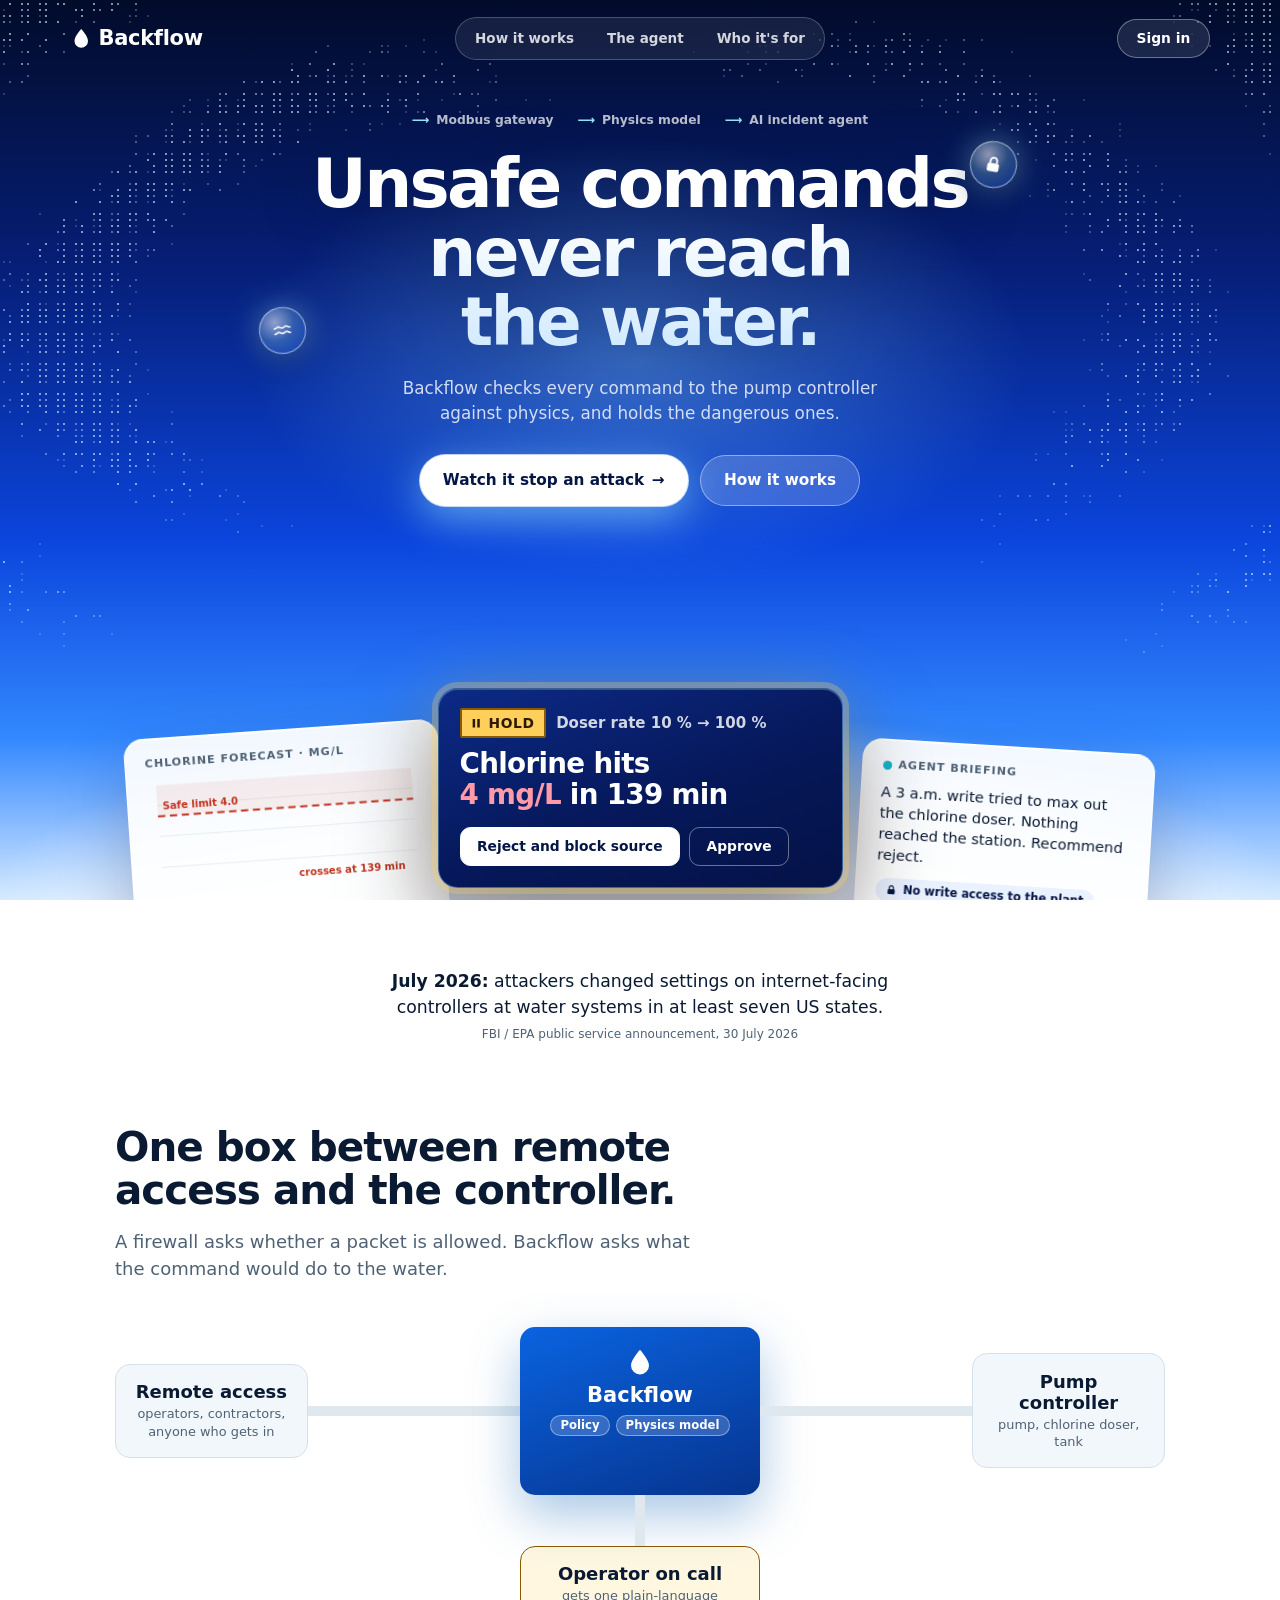
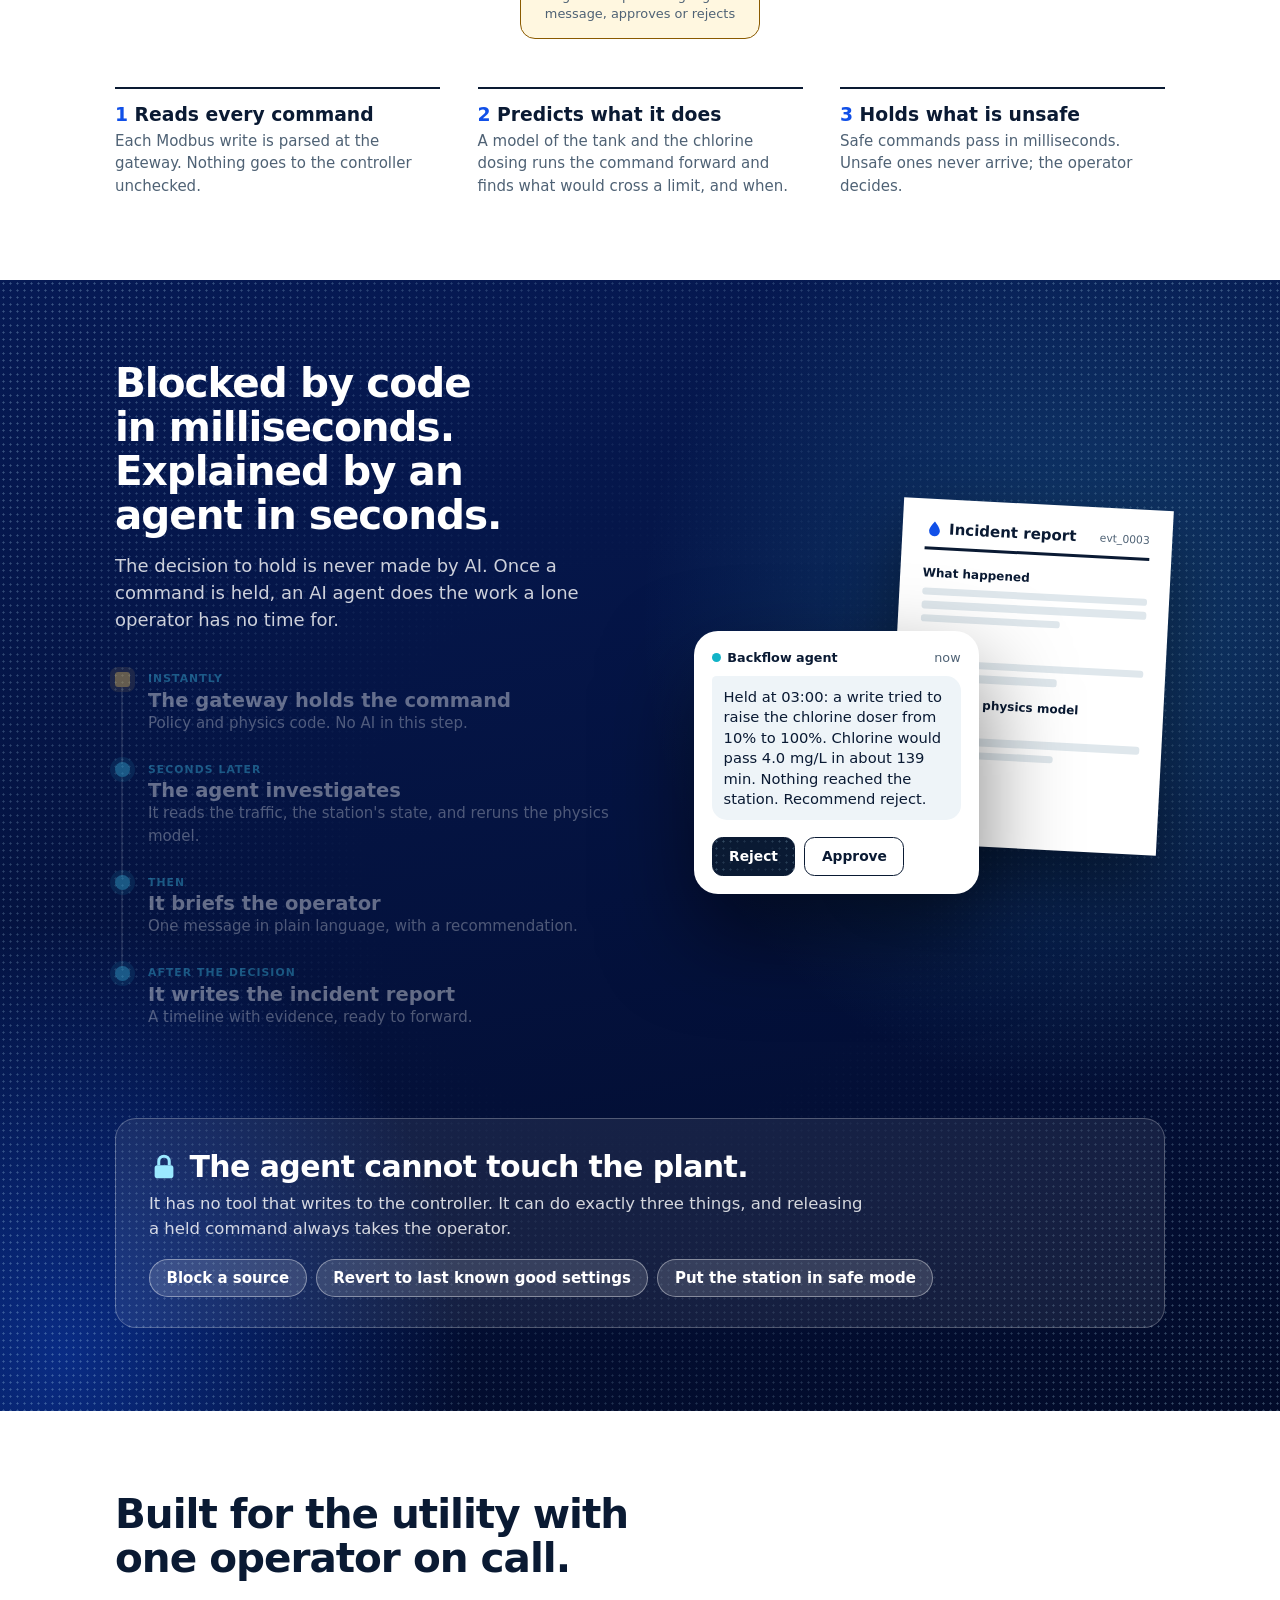
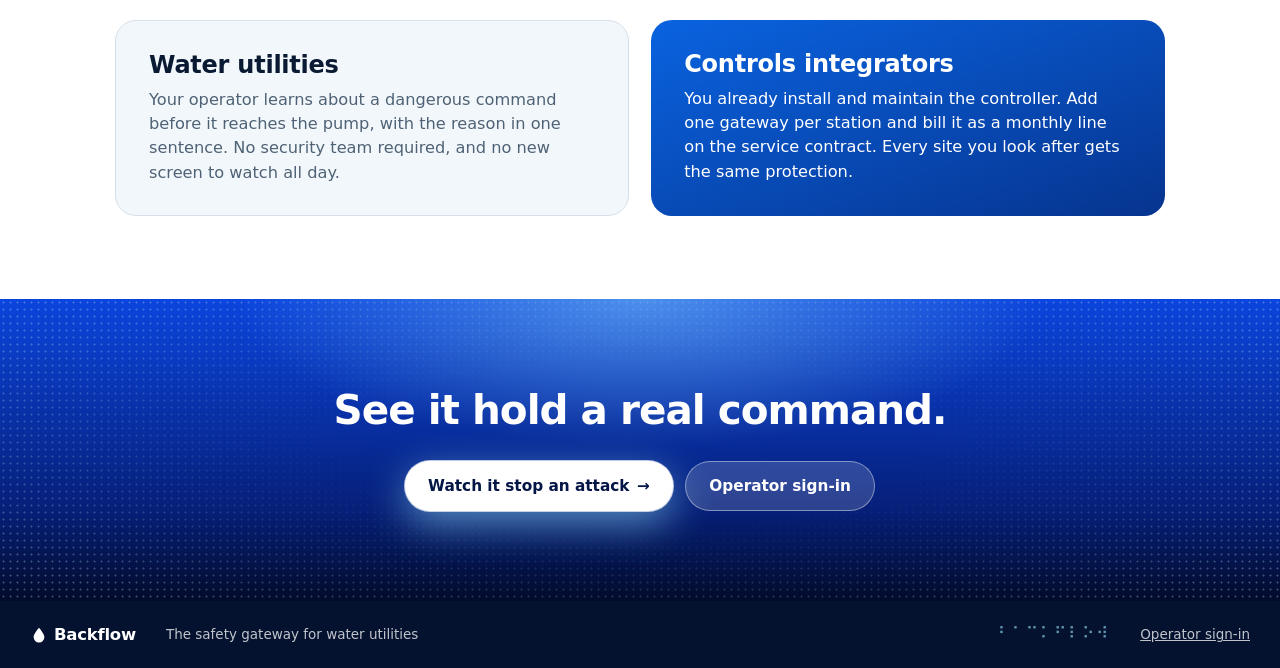
==== commit 1aa09ce2: "Website: public demo mode on backflow.design, replay loops unattended with a countdown at the operat" ====
--- a/dashboard/index.html
+++ b/dashboard/index.html
@@ -54,12 +54,12 @@
         <path class="curve" pathLength="1" d="M10 118C70 92 110 58 152 40S250 22 290 20"/>
         <path class="drop" d="M152 40V124"/>
         <circle class="hit" cx="152" cy="40" r="6.5"/>
-        <text x="160" y="116" class="limt">crosses at 88 min</text>
+        <text x="160" y="116" class="limt">crosses at 139 min</text>
       </svg>
     </div>
     <div class="pc pc-hold">
       <div class="row"><span class="badge HOLD"><svg><use href="#i-hold"/></svg>HOLD</span>Doser rate 10 % → 100 %</div>
-      <div class="why">Chlorine hits <em>4 mg/L</em> in 88 min</div>
+      <div class="why">Chlorine hits <em>4 mg/L</em> in 139 min</div>
       <div class="btns"><span class="b light">Reject and block source</span><span class="b">Approve</span></div>
     </div>
     <div class="pc pc-agent">
@@ -120,7 +120,7 @@
       </div>
       <div class="phone">
         <div class="ph-h"><i></i>Backflow agent<span>now</span></div>
-        <p>Held at 03:00: a write tried to raise the chlorine doser from 10% to 100%. Chlorine would pass 4.0 mg/L in about 88 min. Nothing reached the station. Recommend reject.</p>
+        <p>Held at 03:00: a write tried to raise the chlorine doser from 10% to 100%. Chlorine would pass 4.0 mg/L in about 139 min. Nothing reached the station. Recommend reject.</p>
         <div class="btns"><span class="b dark">Reject</span><span class="b">Approve</span></div>
       </div>
     </div>
